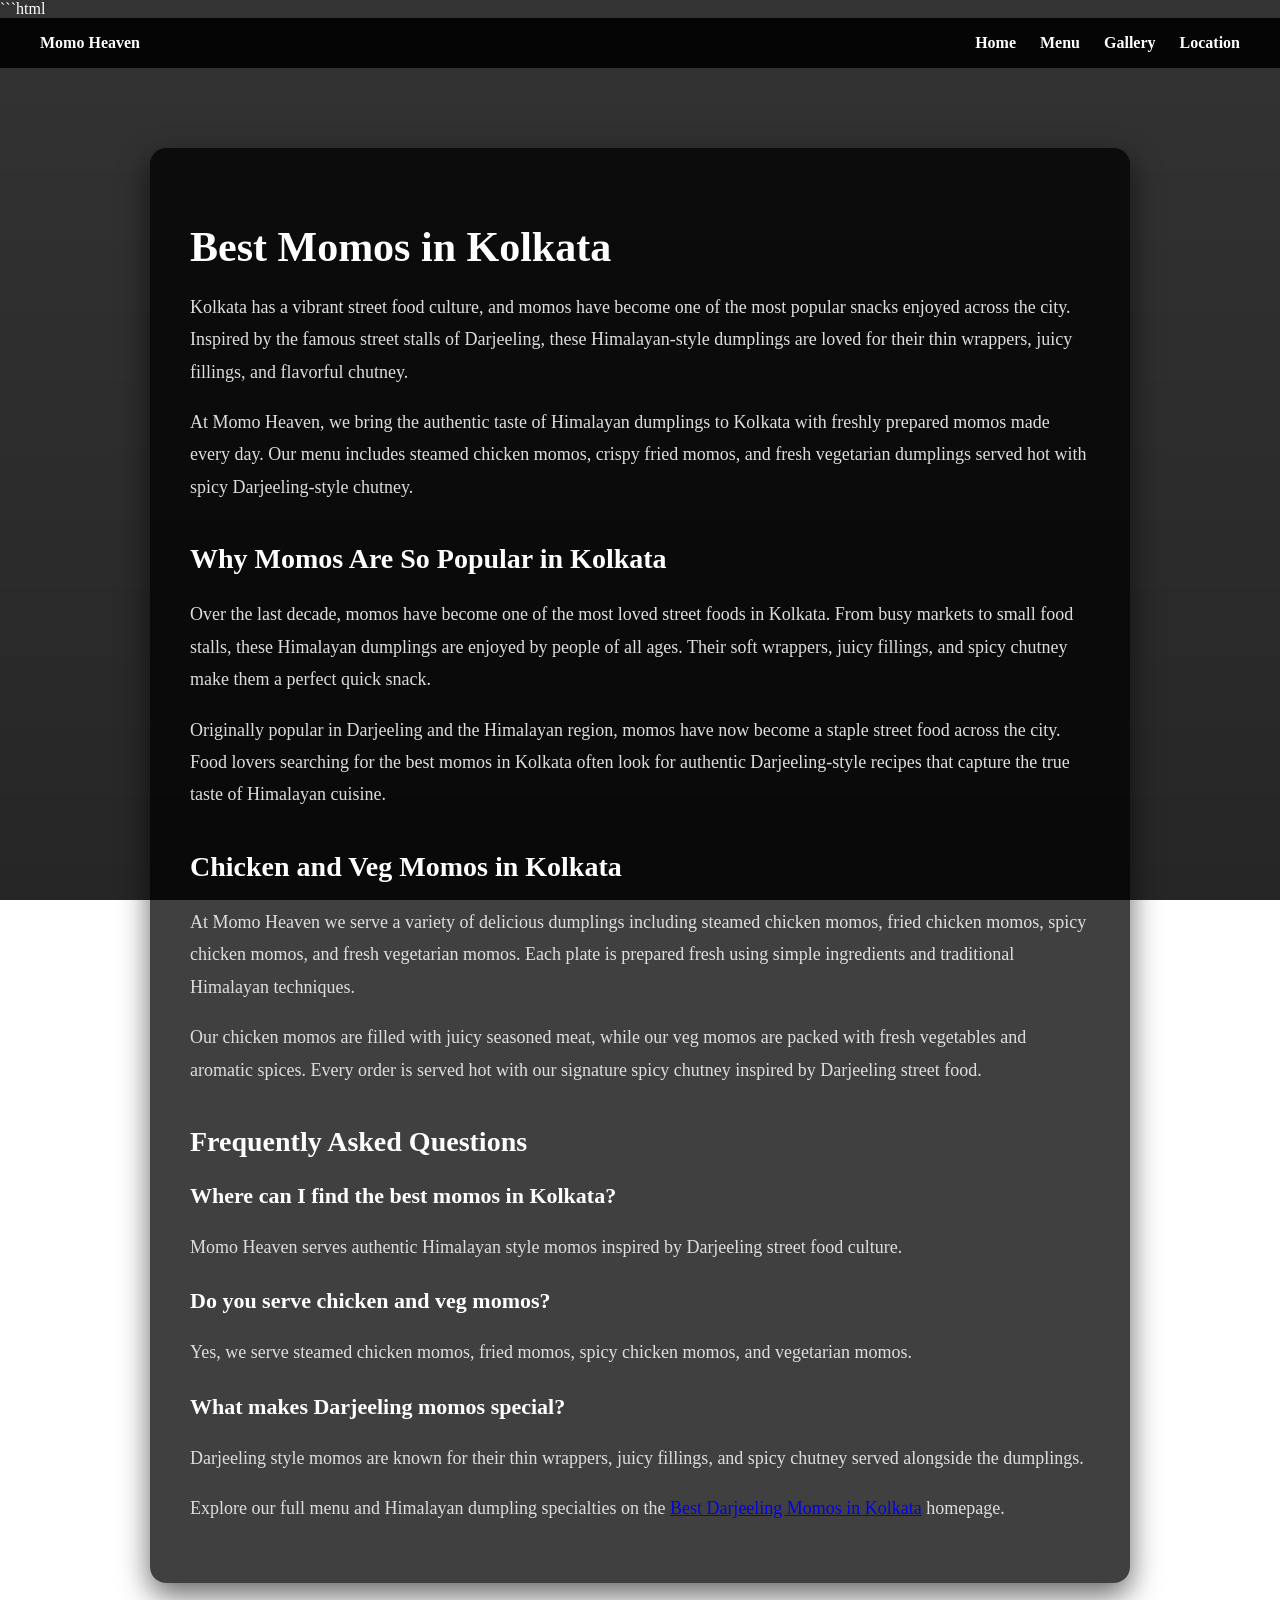
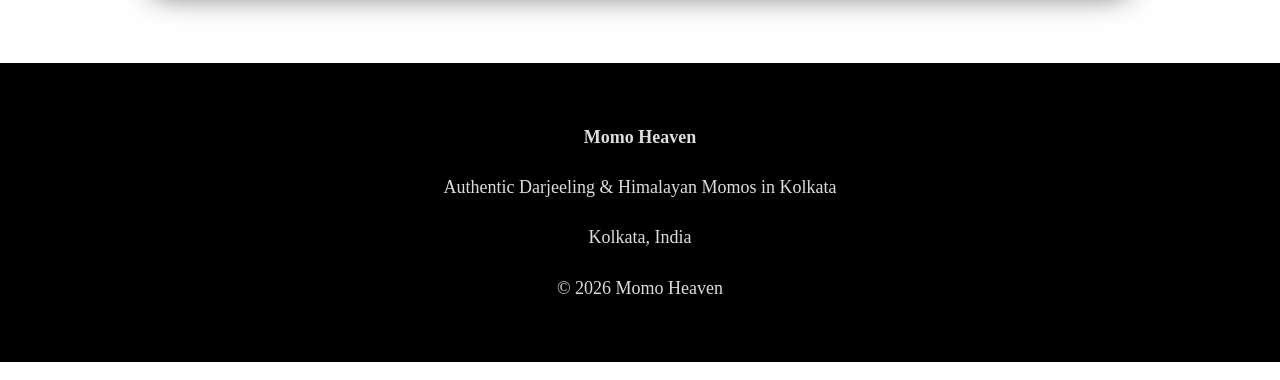
==== best-momos-kolkata.html @ fe0edc9d "Update meta description and enhance content" ====
```html
<!DOCTYPE html>
<html lang="en">

<head>

<meta charset="UTF-8">

<title>Best Momos in Kolkata | Himalayan Dumplings – Momo Heaven</title>

<meta name="description" content="Looking for the best momos in Kolkata? Momo Heaven serves authentic Darjeeling style Himalayan dumplings including chicken and veg momos with spicy chutney.">

<meta name="viewport" content="width=device-width, initial-scale=1.0">

<link rel="canonical" href="https://phe0nix3.github.io/Momo-Heaven/best-momos-kolkata.html">

<style>

body{
font-family:'Karma', serif;
background:url('https://i.postimg.cc/T3BNnrns/momo-jpg.jpg') center/cover fixed;
color:white;
margin:0;
}

body::before{
content:"";
position:fixed;
inset:0;
background:linear-gradient(rgba(0,0,0,0.8),rgba(0,0,0,0.85));
z-index:-1;
}

.navbar{
background:rgba(0,0,0,0.9);
padding:16px 40px;
display:flex;
justify-content:space-between;
align-items:center;
}

.navbar a{
color:white;
text-decoration:none;
margin-left:20px;
font-weight:bold;
}

.navbar a:hover{
color:#ff5722;
}

.section{
max-width:900px;
margin:80px auto;
padding:40px;
background:rgba(0,0,0,0.75);
border-radius:16px;
box-shadow:0 12px 30px rgba(0,0,0,0.6);
}

h1{
font-size:42px;
margin-bottom:20px;
}

h2{
margin-top:40px;
font-size:28px;
}

h3{
margin-top:25px;
font-size:22px;
}

p{
font-size:18px;
line-height:1.8;
color:#ddd;
}

footer{
text-align:center;
padding:40px;
background:#000;
margin-top:80px;
color:#ccc;
}

</style>

</head>

<body>

<nav class="navbar">

<div><strong>Momo Heaven</strong></div>

<div>
<a href="index.html">Home</a>
<a href="index.html#menu">Menu</a>
<a href="index.html#gallery">Gallery</a>
<a href="index.html#location">Location</a>
</div>

</nav>

<section class="section">

<h1>Best Momos in Kolkata</h1>

<p>
Kolkata has a vibrant street food culture, and momos have become
one of the most popular snacks enjoyed across the city. Inspired
by the famous street stalls of Darjeeling, these Himalayan-style
dumplings are loved for their thin wrappers, juicy fillings,
and flavorful chutney.
</p>

<p>
At Momo Heaven, we bring the authentic taste of Himalayan
dumplings to Kolkata with freshly prepared momos made every
day. Our menu includes steamed chicken momos, crispy fried
momos, and fresh vegetarian dumplings served hot with spicy
Darjeeling-style chutney.
</p>

<h2>Why Momos Are So Popular in Kolkata</h2>

<p>
Over the last decade, momos have become one of the most loved
street foods in Kolkata. From busy markets to small food stalls,
these Himalayan dumplings are enjoyed by people of all ages.
Their soft wrappers, juicy fillings, and spicy chutney make them
a perfect quick snack.
</p>

<p>
Originally popular in Darjeeling and the Himalayan region,
momos have now become a staple street food across the city.
Food lovers searching for the best momos in Kolkata often
look for authentic Darjeeling-style recipes that capture the
true taste of Himalayan cuisine.
</p>

<h2>Chicken and Veg Momos in Kolkata</h2>

<p>
At Momo Heaven we serve a variety of delicious dumplings
including steamed chicken momos, fried chicken momos,
spicy chicken momos, and fresh vegetarian momos. Each
plate is prepared fresh using simple ingredients and
traditional Himalayan techniques.
</p>

<p>
Our chicken momos are filled with juicy seasoned meat,
while our veg momos are packed with fresh vegetables and
aromatic spices. Every order is served hot with our
signature spicy chutney inspired by Darjeeling street food.
</p>

<h2>Frequently Asked Questions</h2>

<h3>Where can I find the best momos in Kolkata?</h3>
<p>
Momo Heaven serves authentic Himalayan style momos inspired
by Darjeeling street food culture.
</p>

<h3>Do you serve chicken and veg momos?</h3>
<p>
Yes, we serve steamed chicken momos, fried momos, spicy
chicken momos, and vegetarian momos.
</p>

<h3>What makes Darjeeling momos special?</h3>
<p>
Darjeeling style momos are known for their thin wrappers,
juicy fillings, and spicy chutney served alongside the dumplings.
</p>

<p>
Explore our full menu and Himalayan dumpling specialties
on the <a href="index.html">Best Darjeeling Momos in Kolkata</a> homepage.
</p>

</section>

<footer>

<p><strong>Momo Heaven</strong></p>

<p>Authentic Darjeeling & Himalayan Momos in Kolkata</p>

<p>Kolkata, India</p>

<p>© 2026 Momo Heaven</p>

</footer>

</body>

</html>
```
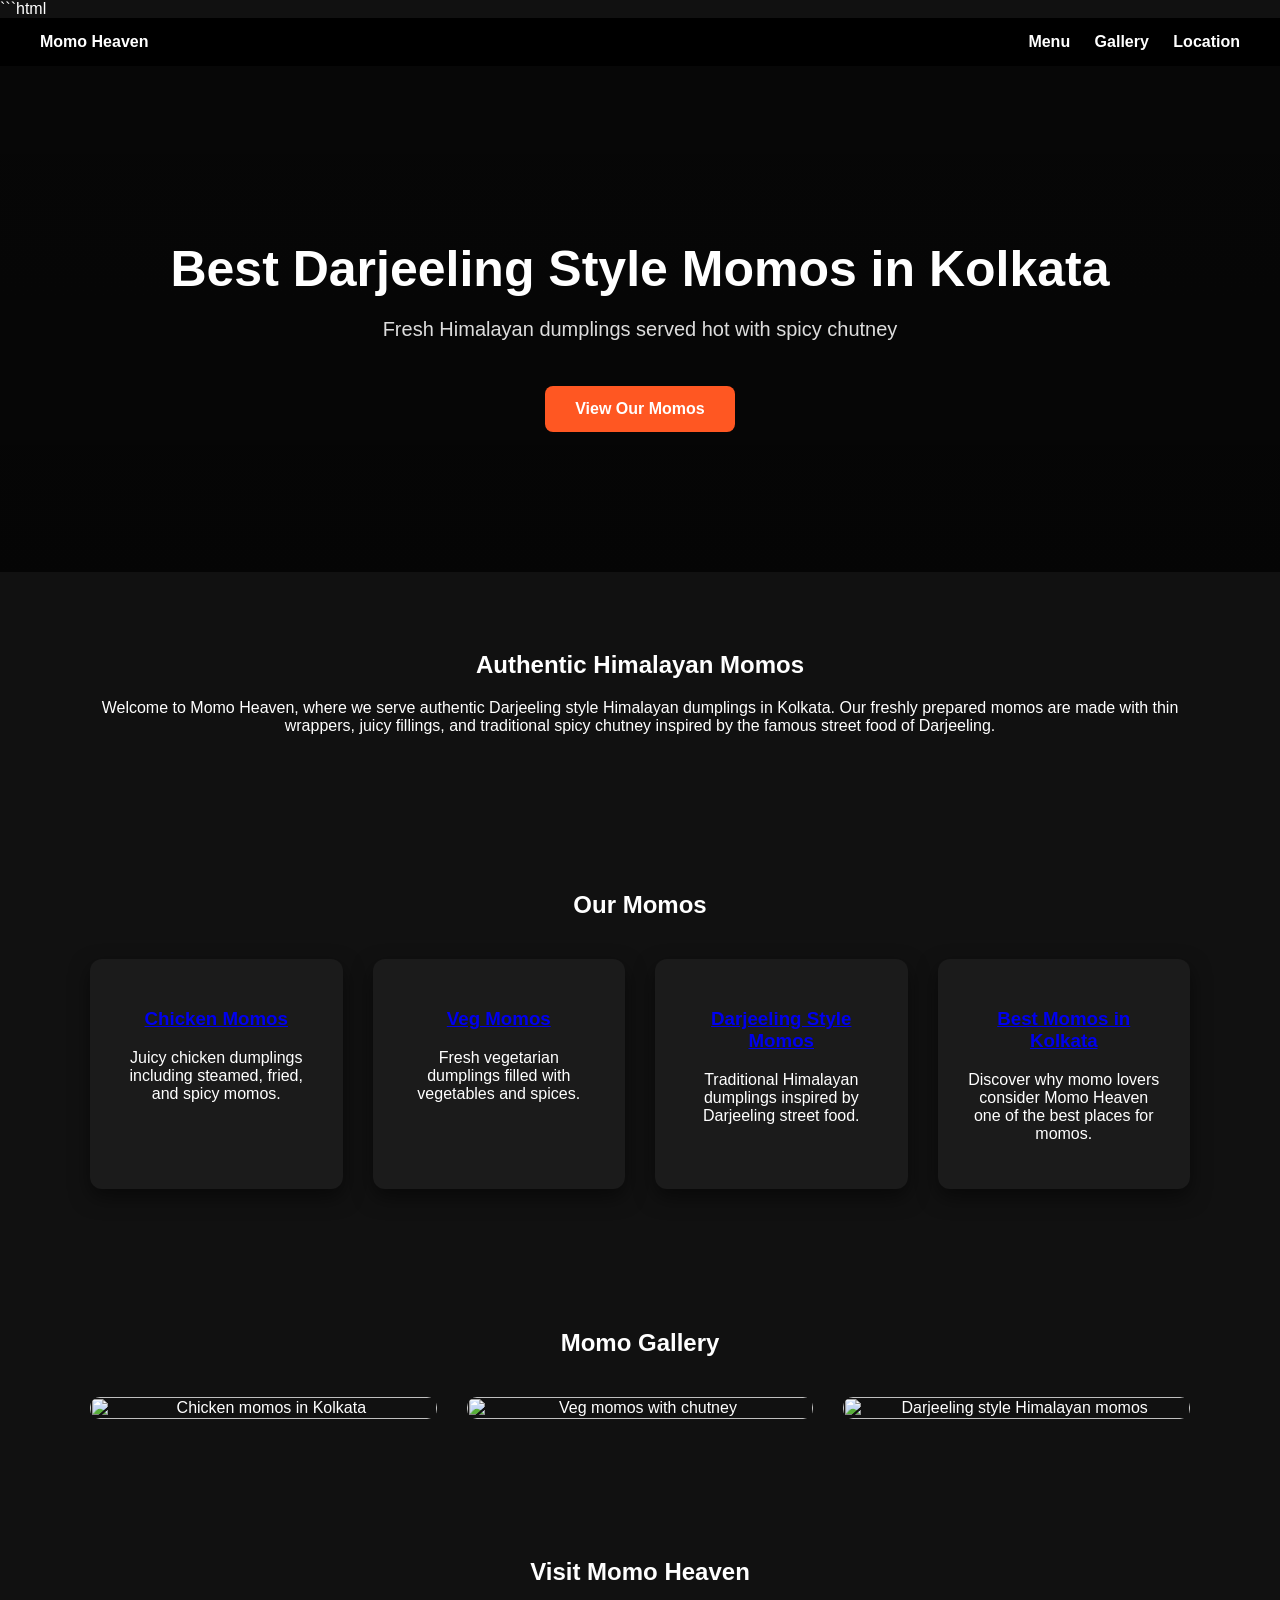
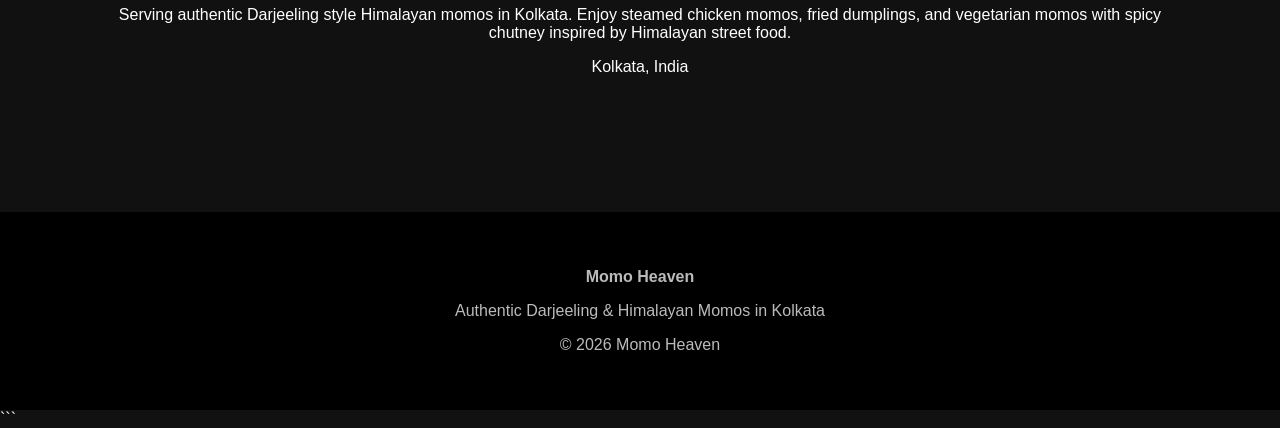
==== commit accbc8ff: "Revise title, meta description, and styles for SEO Updated the title and meta description for better" ====
--- a/best-momos-kolkata.html
+++ b/best-momos-kolkata.html
@@ -6,34 +6,28 @@
 
 <meta charset="UTF-8">
 
-<title>Best Momos in Kolkata | Himalayan Dumplings – Momo Heaven</title>
-
-<meta name="description" content="Looking for the best momos in Kolkata? Momo Heaven serves authentic Darjeeling style Himalayan dumplings including chicken and veg momos with spicy chutney.">
+<title>Best Darjeeling Style Momos in Kolkata | Momo Heaven</title>
+
+<meta name="description" content="Momo Heaven serves authentic Darjeeling style Himalayan momos in Kolkata including chicken momos and veg momos with spicy chutney.">
 
 <meta name="viewport" content="width=device-width, initial-scale=1.0">
 
-<link rel="canonical" href="https://phe0nix3.github.io/Momo-Heaven/best-momos-kolkata.html">
+<link rel="canonical" href="https://phe0nix3.github.io/Momo-Heaven/">
 
 <style>
 
 body{
-font-family:'Karma', serif;
-background:url('https://i.postimg.cc/T3BNnrns/momo-jpg.jpg') center/cover fixed;
+font-family:Arial, sans-serif;
+margin:0;
+background:#111;
 color:white;
-margin:0;
-}
-
-body::before{
-content:"";
-position:fixed;
-inset:0;
-background:linear-gradient(rgba(0,0,0,0.8),rgba(0,0,0,0.85));
-z-index:-1;
-}
+}
+
+/* NAVBAR */
 
 .navbar{
-background:rgba(0,0,0,0.9);
-padding:16px 40px;
+background:#000;
+padding:15px 40px;
 display:flex;
 justify-content:space-between;
 align-items:center;
@@ -50,42 +44,87 @@
 color:#ff5722;
 }
 
-.section{
-max-width:900px;
-margin:80px auto;
-padding:40px;
-background:rgba(0,0,0,0.75);
-border-radius:16px;
-box-shadow:0 12px 30px rgba(0,0,0,0.6);
-}
-
-h1{
-font-size:42px;
-margin-bottom:20px;
-}
-
-h2{
+/* HERO */
+
+.hero{
+text-align:center;
+padding:140px 20px;
+background:
+linear-gradient(rgba(0,0,0,0.6),rgba(0,0,0,0.7)),
+url('https://i.postimg.cc/T3BNnrns/momo-jpg.jpg') center/cover;
+}
+
+.hero h1{
+font-size:50px;
+margin-bottom:15px;
+}
+
+.hero p{
+font-size:20px;
+color:#ddd;
+}
+
+.cta{
+display:inline-block;
+margin-top:25px;
+padding:14px 30px;
+background:#ff5722;
+color:white;
+text-decoration:none;
+border-radius:8px;
+font-weight:bold;
+}
+
+.cta:hover{
+background:#ff784e;
+}
+
+/* CONTAINER */
+
+.container{
+max-width:1100px;
+margin:auto;
+padding:60px 20px;
+text-align:center;
+}
+
+/* GRID */
+
+.grid{
+display:grid;
+grid-template-columns:repeat(auto-fit,minmax(250px,1fr));
+gap:30px;
 margin-top:40px;
-font-size:28px;
-}
-
-h3{
-margin-top:25px;
-font-size:22px;
-}
-
-p{
-font-size:18px;
-line-height:1.8;
-color:#ddd;
-}
+}
+
+/* CARDS */
+
+.card{
+background:#1b1b1b;
+padding:30px;
+border-radius:12px;
+box-shadow:0 8px 20px rgba(0,0,0,0.5);
+}
+
+.card h3{
+color:#ff5722;
+}
+
+/* GALLERY */
+
+.gallery img{
+width:100%;
+border-radius:10px;
+}
+
+/* FOOTER */
 
 footer{
 text-align:center;
 padding:40px;
 background:#000;
-margin-top:80px;
-color:#ccc;
+color:#bbb;
+margin-top:60px;
 }
 
 </style>
@@ -99,93 +138,93 @@
 <div><strong>Momo Heaven</strong></div>
 
 <div>
-<a href="index.html">Home</a>
-<a href="index.html#menu">Menu</a>
-<a href="index.html#gallery">Gallery</a>
-<a href="index.html#location">Location</a>
+<a href="#menu">Menu</a>
+<a href="#gallery">Gallery</a>
+<a href="#location">Location</a>
 </div>
 
 </nav>
 
-<section class="section">
-
-<h1>Best Momos in Kolkata</h1>
+<header class="hero">
+
+<h1>Best Darjeeling Style Momos in Kolkata</h1>
+
+<p>Fresh Himalayan dumplings served hot with spicy chutney</p>
+
+<a class="cta" href="#menu">View Our Momos</a>
+
+</header>
+
+<section class="container">
+
+<h2>Authentic Himalayan Momos</h2>
 
 <p>
-Kolkata has a vibrant street food culture, and momos have become
-one of the most popular snacks enjoyed across the city. Inspired
-by the famous street stalls of Darjeeling, these Himalayan-style
-dumplings are loved for their thin wrappers, juicy fillings,
-and flavorful chutney.
+Welcome to Momo Heaven, where we serve authentic Darjeeling style
+Himalayan dumplings in Kolkata. Our freshly prepared momos are made
+with thin wrappers, juicy fillings, and traditional spicy chutney
+inspired by the famous street food of Darjeeling.
 </p>
 
+</section>
+
+<section id="menu" class="container">
+
+<h2>Our Momos</h2>
+
+<div class="grid">
+
+<div class="card">
+<h3><a href="chicken-momos-kolkata.html">Chicken Momos</a></h3>
+<p>Juicy chicken dumplings including steamed, fried, and spicy momos.</p>
+</div>
+
+<div class="card">
+<h3><a href="veg-momos-kolkata.html">Veg Momos</a></h3>
+<p>Fresh vegetarian dumplings filled with vegetables and spices.</p>
+</div>
+
+<div class="card">
+<h3><a href="darjeeling-style-momos.html">Darjeeling Style Momos</a></h3>
+<p>Traditional Himalayan dumplings inspired by Darjeeling street food.</p>
+</div>
+
+<div class="card">
+<h3><a href="best-momos-kolkata.html">Best Momos in Kolkata</a></h3>
+<p>Discover why momo lovers consider Momo Heaven one of the best places for momos.</p>
+</div>
+
+</div>
+
+</section>
+
+<section id="gallery" class="container">
+
+<h2>Momo Gallery</h2>
+
+<div class="grid gallery">
+
+<img src="https://i.postimg.cc/T3BNnrns/momo-jpg.jpg" alt="Chicken momos in Kolkata">
+
+<img src="https://i.postimg.cc/T3BNnrns/momo-jpg.jpg" alt="Veg momos with chutney">
+
+<img src="https://i.postimg.cc/T3BNnrns/momo-jpg.jpg" alt="Darjeeling style Himalayan momos">
+
+</div>
+
+</section>
+
+<section id="location" class="container">
+
+<h2>Visit Momo Heaven</h2>
+
 <p>
-At Momo Heaven, we bring the authentic taste of Himalayan
-dumplings to Kolkata with freshly prepared momos made every
-day. Our menu includes steamed chicken momos, crispy fried
-momos, and fresh vegetarian dumplings served hot with spicy
-Darjeeling-style chutney.
+Serving authentic Darjeeling style Himalayan momos in Kolkata.
+Enjoy steamed chicken momos, fried dumplings, and vegetarian
+momos with spicy chutney inspired by Himalayan street food.
 </p>
 
-<h2>Why Momos Are So Popular in Kolkata</h2>
-
-<p>
-Over the last decade, momos have become one of the most loved
-street foods in Kolkata. From busy markets to small food stalls,
-these Himalayan dumplings are enjoyed by people of all ages.
-Their soft wrappers, juicy fillings, and spicy chutney make them
-a perfect quick snack.
-</p>
-
-<p>
-Originally popular in Darjeeling and the Himalayan region,
-momos have now become a staple street food across the city.
-Food lovers searching for the best momos in Kolkata often
-look for authentic Darjeeling-style recipes that capture the
-true taste of Himalayan cuisine.
-</p>
-
-<h2>Chicken and Veg Momos in Kolkata</h2>
-
-<p>
-At Momo Heaven we serve a variety of delicious dumplings
-including steamed chicken momos, fried chicken momos,
-spicy chicken momos, and fresh vegetarian momos. Each
-plate is prepared fresh using simple ingredients and
-traditional Himalayan techniques.
-</p>
-
-<p>
-Our chicken momos are filled with juicy seasoned meat,
-while our veg momos are packed with fresh vegetables and
-aromatic spices. Every order is served hot with our
-signature spicy chutney inspired by Darjeeling street food.
-</p>
-
-<h2>Frequently Asked Questions</h2>
-
-<h3>Where can I find the best momos in Kolkata?</h3>
-<p>
-Momo Heaven serves authentic Himalayan style momos inspired
-by Darjeeling street food culture.
-</p>
-
-<h3>Do you serve chicken and veg momos?</h3>
-<p>
-Yes, we serve steamed chicken momos, fried momos, spicy
-chicken momos, and vegetarian momos.
-</p>
-
-<h3>What makes Darjeeling momos special?</h3>
-<p>
-Darjeeling style momos are known for their thin wrappers,
-juicy fillings, and spicy chutney served alongside the dumplings.
-</p>
-
-<p>
-Explore our full menu and Himalayan dumpling specialties
-on the <a href="index.html">Best Darjeeling Momos in Kolkata</a> homepage.
-</p>
+<p>Kolkata, India</p>
 
 </section>
 
@@ -194,8 +233,6 @@
 <p><strong>Momo Heaven</strong></p>
 
 <p>Authentic Darjeeling & Himalayan Momos in Kolkata</p>
-
-<p>Kolkata, India</p>
 
 <p>© 2026 Momo Heaven</p>
 
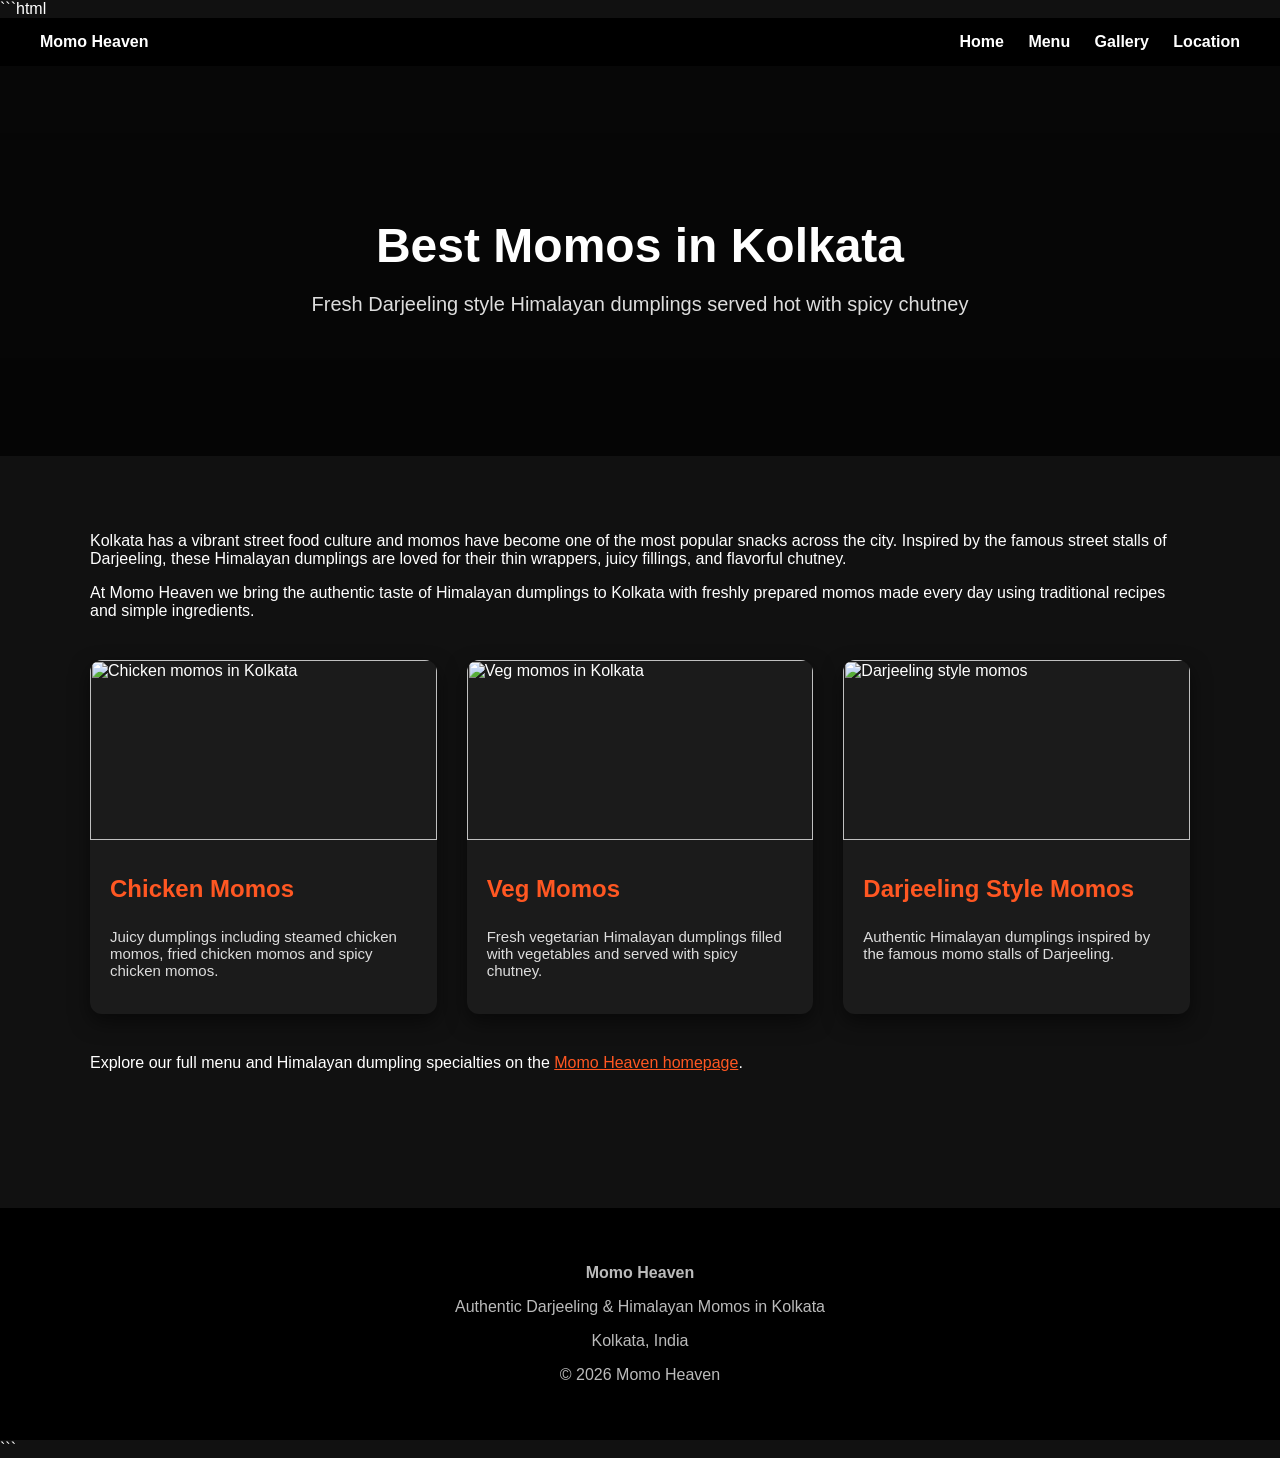
==== commit 966dbd2a: "Refactor HTML for SEO and styling improvements Updated the title and meta description for better SEO" ====
--- a/best-momos-kolkata.html
+++ b/best-momos-kolkata.html
@@ -6,13 +6,13 @@
 
 <meta charset="UTF-8">
 
-<title>Best Darjeeling Style Momos in Kolkata | Momo Heaven</title>
-
-<meta name="description" content="Momo Heaven serves authentic Darjeeling style Himalayan momos in Kolkata including chicken momos and veg momos with spicy chutney.">
+<title>Best Momos in Kolkata | Himalayan Dumplings – Momo Heaven</title>
+
+<meta name="description" content="Looking for the best momos in Kolkata? Momo Heaven serves fresh Darjeeling style Himalayan dumplings including chicken and veg momos with spicy chutney.">
 
 <meta name="viewport" content="width=device-width, initial-scale=1.0">
 
-<link rel="canonical" href="https://phe0nix3.github.io/Momo-Heaven/">
+<link rel="canonical" href="https://phe0nix3.github.io/Momo-Heaven/best-momos-kolkata.html">
 
 <style>
 
@@ -48,35 +48,20 @@
 
 .hero{
 text-align:center;
-padding:140px 20px;
+padding:120px 20px;
 background:
 linear-gradient(rgba(0,0,0,0.6),rgba(0,0,0,0.7)),
 url('https://i.postimg.cc/T3BNnrns/momo-jpg.jpg') center/cover;
 }
 
 .hero h1{
-font-size:50px;
-margin-bottom:15px;
+font-size:48px;
+margin-bottom:10px;
 }
 
 .hero p{
 font-size:20px;
 color:#ddd;
-}
-
-.cta{
-display:inline-block;
-margin-top:25px;
-padding:14px 30px;
-background:#ff5722;
-color:white;
-text-decoration:none;
-border-radius:8px;
-font-weight:bold;
-}
-
-.cta:hover{
-background:#ff784e;
 }
 
 /* CONTAINER */
@@ -85,7 +70,6 @@
 max-width:1100px;
 margin:auto;
 padding:60px 20px;
-text-align:center;
 }
 
 /* GRID */
@@ -97,24 +81,38 @@
 margin-top:40px;
 }
 
-/* CARDS */
+/* CARD */
 
 .card{
 background:#1b1b1b;
-padding:30px;
 border-radius:12px;
+overflow:hidden;
+text-decoration:none;
+color:white;
 box-shadow:0 8px 20px rgba(0,0,0,0.5);
-}
-
-.card h3{
+transition:transform 0.25s, box-shadow 0.25s;
+}
+
+.card img{
+width:100%;
+height:180px;
+object-fit:cover;
+}
+
+.card h2{
+padding:15px 20px 5px;
 color:#ff5722;
 }
 
-/* GALLERY */
-
-.gallery img{
-width:100%;
-border-radius:10px;
+.card p{
+padding:0 20px 20px;
+color:#ddd;
+font-size:15px;
+}
+
+.card:hover{
+transform:translateY(-8px);
+box-shadow:0 15px 35px rgba(0,0,0,0.7);
 }
 
 /* FOOTER */
@@ -138,101 +136,73 @@
 <div><strong>Momo Heaven</strong></div>
 
 <div>
-<a href="#menu">Menu</a>
-<a href="#gallery">Gallery</a>
-<a href="#location">Location</a>
+<a href="index.html">Home</a>
+<a href="index.html#menu">Menu</a>
+<a href="index.html#gallery">Gallery</a>
+<a href="index.html#location">Location</a>
 </div>
 
 </nav>
 
 <header class="hero">
 
-<h1>Best Darjeeling Style Momos in Kolkata</h1>
-
-<p>Fresh Himalayan dumplings served hot with spicy chutney</p>
-
-<a class="cta" href="#menu">View Our Momos</a>
+<h1>Best Momos in Kolkata</h1>
+
+<p>Fresh Darjeeling style Himalayan dumplings served hot with spicy chutney</p>
 
 </header>
 
 <section class="container">
 
-<h2>Authentic Himalayan Momos</h2>
-
 <p>
-Welcome to Momo Heaven, where we serve authentic Darjeeling style
-Himalayan dumplings in Kolkata. Our freshly prepared momos are made
-with thin wrappers, juicy fillings, and traditional spicy chutney
-inspired by the famous street food of Darjeeling.
+Kolkata has a vibrant street food culture and momos have become
+one of the most popular snacks across the city. Inspired by the
+famous street stalls of Darjeeling, these Himalayan dumplings are
+loved for their thin wrappers, juicy fillings, and flavorful chutney.
 </p>
 
+<p>
+At Momo Heaven we bring the authentic taste of Himalayan dumplings
+to Kolkata with freshly prepared momos made every day using
+traditional recipes and simple ingredients.
+</p>
+
+<div class="grid">
+
+<a href="chicken-momos-kolkata.html" class="card">
+<img src="https://i.postimg.cc/T3BNnrns/momo-jpg.jpg" alt="Chicken momos in Kolkata">
+<h2>Chicken Momos</h2>
+<p>Juicy dumplings including steamed chicken momos, fried chicken momos and spicy chicken momos.</p>
+</a>
+
+<a href="veg-momos-kolkata.html" class="card">
+<img src="https://i.postimg.cc/T3BNnrns/momo-jpg.jpg" alt="Veg momos in Kolkata">
+<h2>Veg Momos</h2>
+<p>Fresh vegetarian Himalayan dumplings filled with vegetables and served with spicy chutney.</p>
+</a>
+
+<a href="darjeeling-style-momos.html" class="card">
+<img src="https://i.postimg.cc/T3BNnrns/momo-jpg.jpg" alt="Darjeeling style momos">
+<h2>Darjeeling Style Momos</h2>
+<p>Authentic Himalayan dumplings inspired by the famous momo stalls of Darjeeling.</p>
+</a>
+
+</div>
+
+<p style="margin-top:40px;">
+Explore our full menu and Himalayan dumpling specialties on the
+<a href="index.html" style="color:#ff5722;">Momo Heaven homepage</a>.
+</p>
+
 </section>
 
-<section id="menu" class="container">
-
-<h2>Our Momos</h2>
-
-<div class="grid">
-
-<div class="card">
-<h3><a href="chicken-momos-kolkata.html">Chicken Momos</a></h3>
-<p>Juicy chicken dumplings including steamed, fried, and spicy momos.</p>
-</div>
-
-<div class="card">
-<h3><a href="veg-momos-kolkata.html">Veg Momos</a></h3>
-<p>Fresh vegetarian dumplings filled with vegetables and spices.</p>
-</div>
-
-<div class="card">
-<h3><a href="darjeeling-style-momos.html">Darjeeling Style Momos</a></h3>
-<p>Traditional Himalayan dumplings inspired by Darjeeling street food.</p>
-</div>
-
-<div class="card">
-<h3><a href="best-momos-kolkata.html">Best Momos in Kolkata</a></h3>
-<p>Discover why momo lovers consider Momo Heaven one of the best places for momos.</p>
-</div>
-
-</div>
-
-</section>
-
-<section id="gallery" class="container">
-
-<h2>Momo Gallery</h2>
-
-<div class="grid gallery">
-
-<img src="https://i.postimg.cc/T3BNnrns/momo-jpg.jpg" alt="Chicken momos in Kolkata">
-
-<img src="https://i.postimg.cc/T3BNnrns/momo-jpg.jpg" alt="Veg momos with chutney">
-
-<img src="https://i.postimg.cc/T3BNnrns/momo-jpg.jpg" alt="Darjeeling style Himalayan momos">
-
-</div>
-
-</section>
-
-<section id="location" class="container">
-
-<h2>Visit Momo Heaven</h2>
-
-<p>
-Serving authentic Darjeeling style Himalayan momos in Kolkata.
-Enjoy steamed chicken momos, fried dumplings, and vegetarian
-momos with spicy chutney inspired by Himalayan street food.
-</p>
+<footer>
+
+<p><strong>Momo Heaven</strong></p>
+
+<p>Authentic Darjeeling & Himalayan Momos in Kolkata</p>
 
 <p>Kolkata, India</p>
-
-</section>
-
-<footer>
-
-<p><strong>Momo Heaven</strong></p>
-
-<p>Authentic Darjeeling & Himalayan Momos in Kolkata</p>
 
 <p>© 2026 Momo Heaven</p>
 
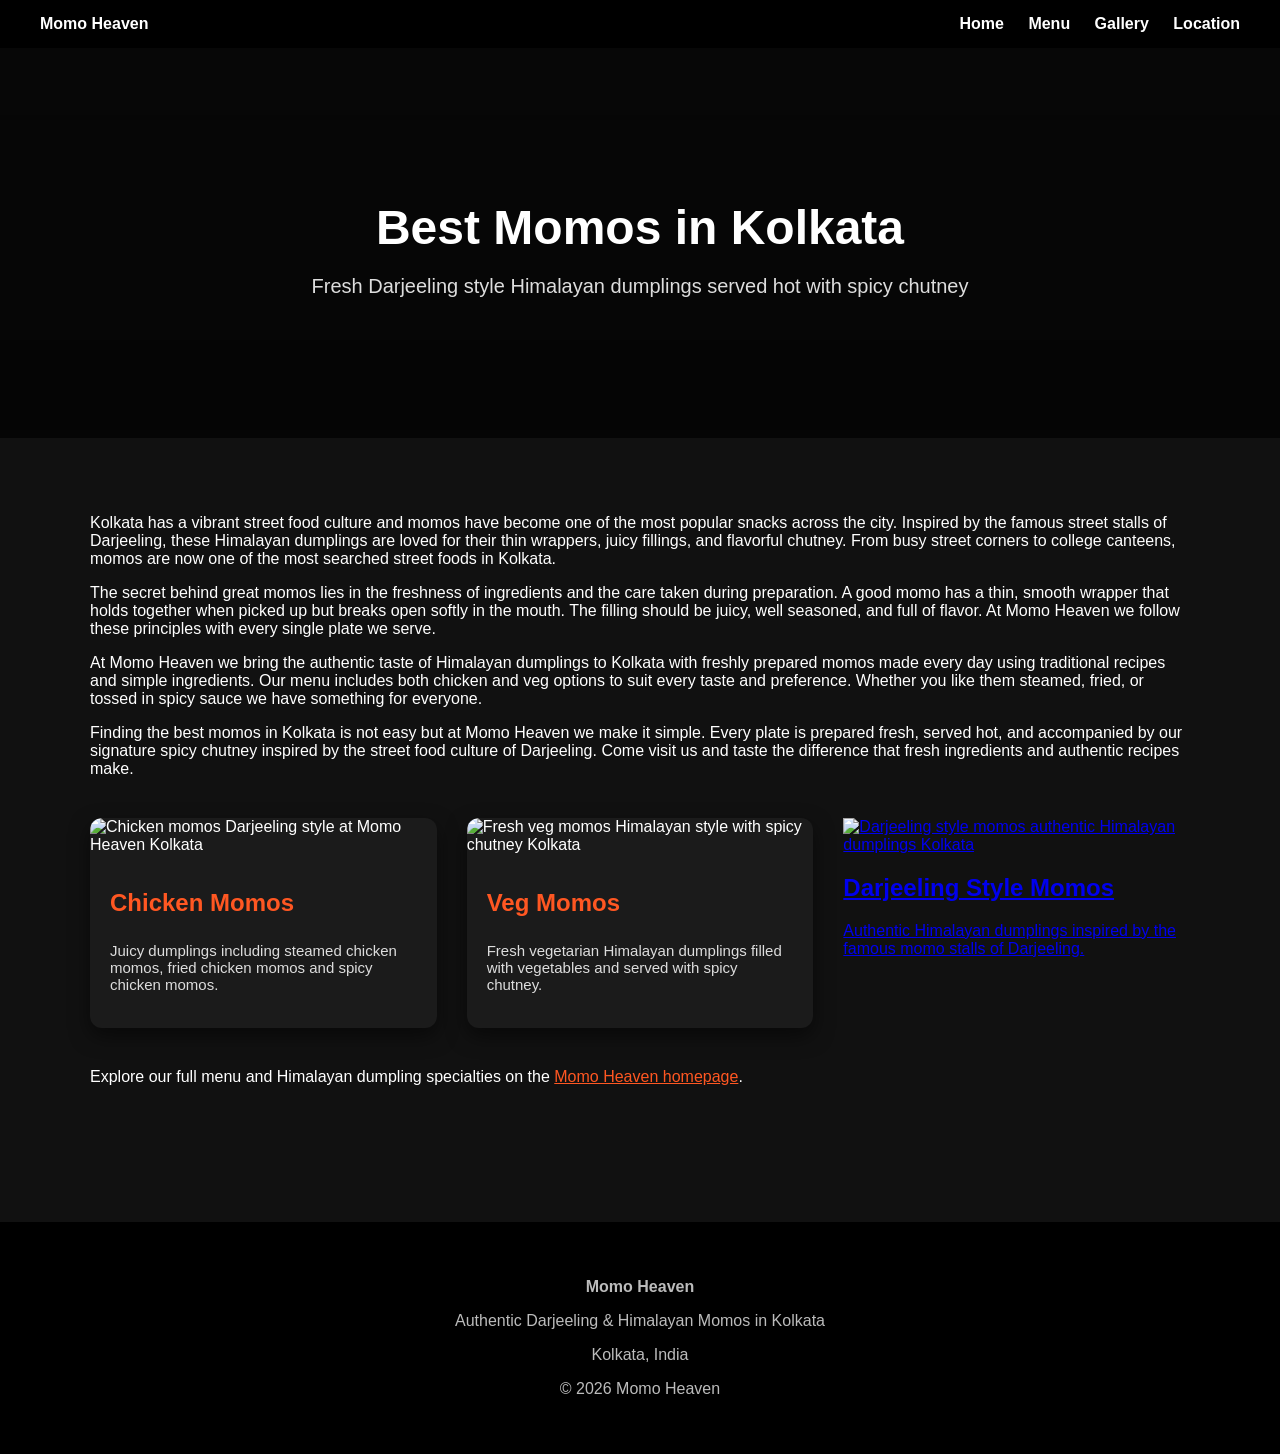
==== commit e88a52d6: "Update best-momos-kolkata.html" ====
--- a/best-momos-kolkata.html
+++ b/best-momos-kolkata.html
@@ -1,30 +1,24 @@
-```html
 <!DOCTYPE html>
 <html lang="en">
-
 <head>
-
 <meta charset="UTF-8">
-
 <title>Best Momos in Kolkata | Himalayan Dumplings – Momo Heaven</title>
-
 <meta name="description" content="Looking for the best momos in Kolkata? Momo Heaven serves fresh Darjeeling style Himalayan dumplings including chicken and veg momos with spicy chutney.">
-
 <meta name="viewport" content="width=device-width, initial-scale=1.0">
-
 <link rel="canonical" href="https://phe0nix3.github.io/Momo-Heaven/best-momos-kolkata.html">
-
+<meta property="og:title" content="Best Momos in Kolkata | Momo Heaven">
+<meta property="og:description" content="Fresh Darjeeling style Himalayan dumplings in Kolkata. Chicken and veg momos served hot with spicy chutney at Momo Heaven.">
+<meta property="og:type" content="website">
+<meta property="og:url" content="https://phe0nix3.github.io/Momo-Heaven/best-momos-kolkata.html">
+<meta property="og:image" content="https://i.postimg.cc/T3BNnrns/momo-jpg.jpg">
 <style>
-
 body{
 font-family:Arial, sans-serif;
 margin:0;
 background:#111;
 color:white;
 }
-
 /* NAVBAR */
-
 .navbar{
 background:#000;
 padding:15px 40px;
@@ -32,20 +26,16 @@
 justify-content:space-between;
 align-items:center;
 }
-
 .navbar a{
 color:white;
 text-decoration:none;
 margin-left:20px;
 font-weight:bold;
 }
-
 .navbar a:hover{
 color:#ff5722;
 }
-
 /* HERO */
-
 .hero{
 text-align:center;
 padding:120px 20px;
@@ -53,36 +43,28 @@
 linear-gradient(rgba(0,0,0,0.6),rgba(0,0,0,0.7)),
 url('https://i.postimg.cc/T3BNnrns/momo-jpg.jpg') center/cover;
 }
-
 .hero h1{
 font-size:48px;
 margin-bottom:10px;
 }
-
 .hero p{
 font-size:20px;
 color:#ddd;
 }
-
 /* CONTAINER */
-
 .container{
 max-width:1100px;
 margin:auto;
 padding:60px 20px;
 }
-
 /* GRID */
-
 .grid{
 display:grid;
 grid-template-columns:repeat(auto-fit,minmax(250px,1fr));
 gap:30px;
 margin-top:40px;
 }
-
 /* CARD */
-
 .card{
 background:#1b1b1b;
 border-radius:12px;
@@ -92,31 +74,25 @@
 box-shadow:0 8px 20px rgba(0,0,0,0.5);
 transition:transform 0.25s, box-shadow 0.25s;
 }
-
 .card img{
 width:100%;
 height:180px;
 object-fit:cover;
 }
-
 .card h2{
 padding:15px 20px 5px;
 color:#ff5722;
 }
-
 .card p{
 padding:0 20px 20px;
 color:#ddd;
 font-size:15px;
 }
-
 .card:hover{
 transform:translateY(-8px);
 box-shadow:0 15px 35px rgba(0,0,0,0.7);
 }
-
 /* FOOTER */
-
 footer{
 text-align:center;
 padding:40px;
@@ -124,34 +100,22 @@
 color:#bbb;
 margin-top:60px;
 }
-
 </style>
-
 </head>
-
 <body>
-
 <nav class="navbar">
-
 <div><strong>Momo Heaven</strong></div>
-
 <div>
 <a href="index.html">Home</a>
 <a href="index.html#menu">Menu</a>
 <a href="index.html#gallery">Gallery</a>
 <a href="index.html#location">Location</a>
 </div>
-
 </nav>
-
 <header class="hero">
-
 <h1>Best Momos in Kolkata</h1>
-
 <p>Fresh Darjeeling style Himalayan dumplings served hot with spicy chutney</p>
-
 </header>
-
 <section class="container">
 
 <p>
@@ -159,34 +123,52 @@
 one of the most popular snacks across the city. Inspired by the
 famous street stalls of Darjeeling, these Himalayan dumplings are
 loved for their thin wrappers, juicy fillings, and flavorful chutney.
+From busy street corners to college canteens, momos are now one
+of the most searched street foods in Kolkata.
+</p>
+
+<p>
+The secret behind great momos lies in the freshness of ingredients
+and the care taken during preparation. A good momo has a thin,
+smooth wrapper that holds together when picked up but breaks
+open softly in the mouth. The filling should be juicy, well
+seasoned, and full of flavor. At Momo Heaven we follow these
+principles with every single plate we serve.
 </p>
 
 <p>
 At Momo Heaven we bring the authentic taste of Himalayan dumplings
 to Kolkata with freshly prepared momos made every day using
-traditional recipes and simple ingredients.
+traditional recipes and simple ingredients. Our menu includes
+both chicken and veg options to suit every taste and preference.
+Whether you like them steamed, fried, or tossed in spicy sauce
+we have something for everyone.
+</p>
+
+<p>
+Finding the best momos in Kolkata is not easy but at Momo Heaven
+we make it simple. Every plate is prepared fresh, served hot, and
+accompanied by our signature spicy chutney inspired by the street
+food culture of Darjeeling. Come visit us and taste the difference
+that fresh ingredients and authentic recipes make.
 </p>
 
 <div class="grid">
-
 <a href="chicken-momos-kolkata.html" class="card">
-<img src="https://i.postimg.cc/T3BNnrns/momo-jpg.jpg" alt="Chicken momos in Kolkata">
+<img src="https://i.postimg.cc/T3BNnrns/momo-jpg.jpg" alt="Chicken momos Darjeeling style at Momo Heaven Kolkata">
 <h2>Chicken Momos</h2>
 <p>Juicy dumplings including steamed chicken momos, fried chicken momos and spicy chicken momos.</p>
 </a>
-
 <a href="veg-momos-kolkata.html" class="card">
-<img src="https://i.postimg.cc/T3BNnrns/momo-jpg.jpg" alt="Veg momos in Kolkata">
+<img src="https://i.postimg.cc/T3BNnrns/momo-jpg.jpg" alt="Fresh veg momos Himalayan style with spicy chutney Kolkata">
 <h2>Veg Momos</h2>
 <p>Fresh vegetarian Himalayan dumplings filled with vegetables and served with spicy chutney.</p>
 </a>
-
-<a href="darjeeling-style-momos.html" class="card">
-<img src="https://i.postimg.cc/T3BNnrns/momo-jpg.jpg" alt="Darjeeling style momos">
+<a href="darjeeling-momos-kolkata.html" content="card">
+<img src="https://i.postimg.cc/T3BNnrns/momo-jpg.jpg" alt="Darjeeling style momos authentic Himalayan dumplings Kolkata">
 <h2>Darjeeling Style Momos</h2>
 <p>Authentic Himalayan dumplings inspired by the famous momo stalls of Darjeeling.</p>
 </a>
-
 </div>
 
 <p style="margin-top:40px;">
@@ -195,20 +177,11 @@
 </p>
 
 </section>
-
 <footer>
-
 <p><strong>Momo Heaven</strong></p>
-
 <p>Authentic Darjeeling & Himalayan Momos in Kolkata</p>
-
 <p>Kolkata, India</p>
-
 <p>© 2026 Momo Heaven</p>
-
 </footer>
-
 </body>
-
 </html>
-```
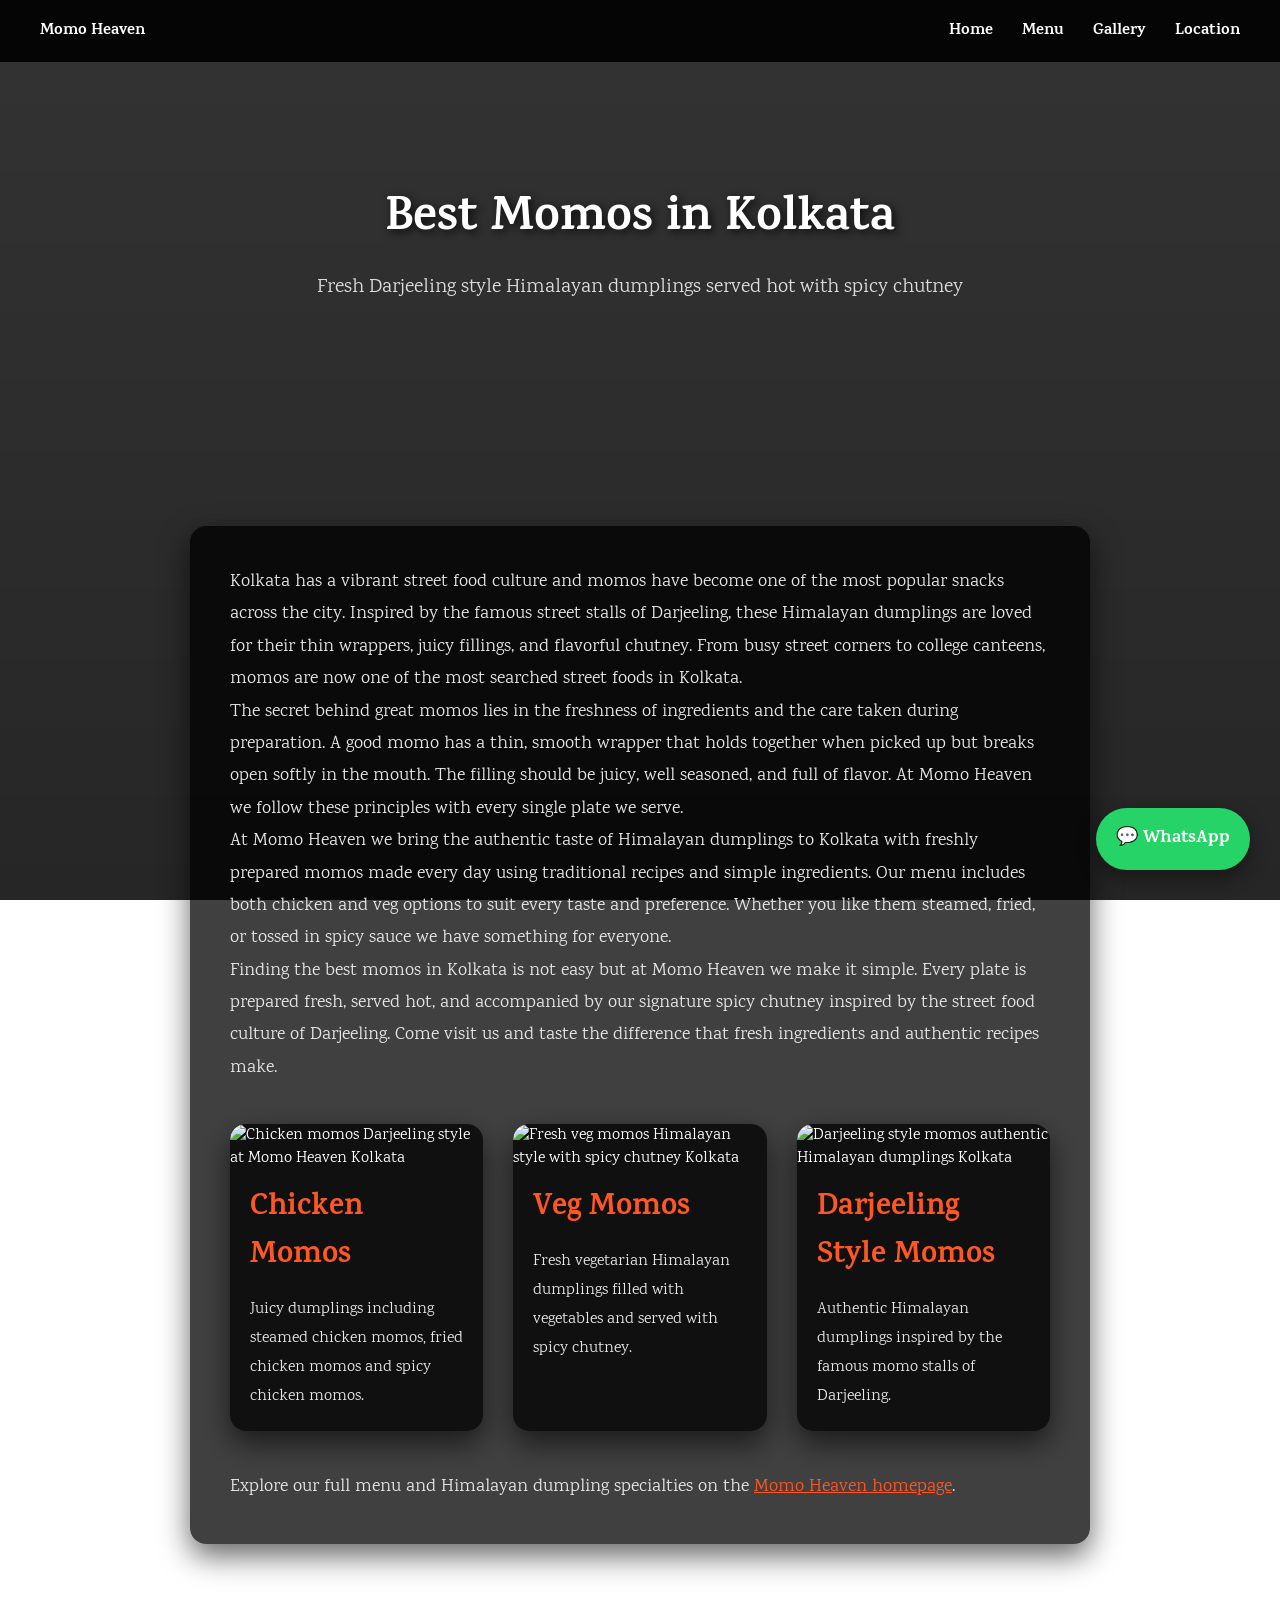
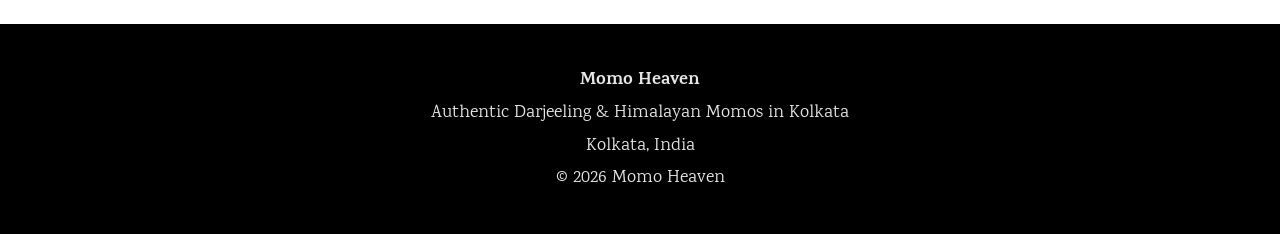
==== commit a57e9ce4: "Update best-momos-kolkata.html" ====
--- a/best-momos-kolkata.html
+++ b/best-momos-kolkata.html
@@ -11,96 +11,7 @@
 <meta property="og:type" content="website">
 <meta property="og:url" content="https://phe0nix3.github.io/Momo-Heaven/best-momos-kolkata.html">
 <meta property="og:image" content="https://i.postimg.cc/T3BNnrns/momo-jpg.jpg">
-<style>
-body{
-font-family:Arial, sans-serif;
-margin:0;
-background:#111;
-color:white;
-}
-/* NAVBAR */
-.navbar{
-background:#000;
-padding:15px 40px;
-display:flex;
-justify-content:space-between;
-align-items:center;
-}
-.navbar a{
-color:white;
-text-decoration:none;
-margin-left:20px;
-font-weight:bold;
-}
-.navbar a:hover{
-color:#ff5722;
-}
-/* HERO */
-.hero{
-text-align:center;
-padding:120px 20px;
-background:
-linear-gradient(rgba(0,0,0,0.6),rgba(0,0,0,0.7)),
-url('https://i.postimg.cc/T3BNnrns/momo-jpg.jpg') center/cover;
-}
-.hero h1{
-font-size:48px;
-margin-bottom:10px;
-}
-.hero p{
-font-size:20px;
-color:#ddd;
-}
-/* CONTAINER */
-.container{
-max-width:1100px;
-margin:auto;
-padding:60px 20px;
-}
-/* GRID */
-.grid{
-display:grid;
-grid-template-columns:repeat(auto-fit,minmax(250px,1fr));
-gap:30px;
-margin-top:40px;
-}
-/* CARD */
-.card{
-background:#1b1b1b;
-border-radius:12px;
-overflow:hidden;
-text-decoration:none;
-color:white;
-box-shadow:0 8px 20px rgba(0,0,0,0.5);
-transition:transform 0.25s, box-shadow 0.25s;
-}
-.card img{
-width:100%;
-height:180px;
-object-fit:cover;
-}
-.card h2{
-padding:15px 20px 5px;
-color:#ff5722;
-}
-.card p{
-padding:0 20px 20px;
-color:#ddd;
-font-size:15px;
-}
-.card:hover{
-transform:translateY(-8px);
-box-shadow:0 15px 35px rgba(0,0,0,0.7);
-}
-/* FOOTER */
-footer{
-text-align:center;
-padding:40px;
-background:#000;
-color:#bbb;
-margin-top:60px;
-}
-</style>
+<link rel="stylesheet" href="style.css">
 </head>
 <body>
 <nav class="navbar">
@@ -114,9 +25,9 @@
 </nav>
 <header class="hero">
 <h1>Best Momos in Kolkata</h1>
-<p>Fresh Darjeeling style Himalayan dumplings served hot with spicy chutney</p>
+<p class="tagline">Fresh Darjeeling style Himalayan dumplings served hot with spicy chutney</p>
 </header>
-<section class="container">
+<section class="section">
 
 <p>
 Kolkata has a vibrant street food culture and momos have become
@@ -164,7 +75,7 @@
 <h2>Veg Momos</h2>
 <p>Fresh vegetarian Himalayan dumplings filled with vegetables and served with spicy chutney.</p>
 </a>
-<a href="darjeeling-momos-kolkata.html" content="card">
+<a href="darjeeling-momos-kolkata.html" class="card">
 <img src="https://i.postimg.cc/T3BNnrns/momo-jpg.jpg" alt="Darjeeling style momos authentic Himalayan dumplings Kolkata">
 <h2>Darjeeling Style Momos</h2>
 <p>Authentic Himalayan dumplings inspired by the famous momo stalls of Darjeeling.</p>
@@ -183,5 +94,10 @@
 <p>Kolkata, India</p>
 <p>© 2026 Momo Heaven</p>
 </footer>
+
+<a href="https://wa.me/919999999999" class="whatsapp" target="_blank">
+💬 WhatsApp
+</a>
+
 </body>
 </html>
--- a/style.css
+++ b/style.css
@@ -0,0 +1,267 @@
+@import url('https://fonts.googleapis.com/css2?family=Karma:wght@400;700&display=swap');
+
+:root{
+--accent:#ff5722;
+--accent2:#ff784e;
+--text:#ffffff;
+--subtext:#e6e6e6;
+}
+
+*{
+box-sizing:border-box;
+margin:0;
+}
+
+body{
+font-family:'Karma',serif;
+background:url('https://i.postimg.cc/T3BNnrns/momo-jpg.jpg') center/cover fixed;
+color:var(--text);
+}
+
+body::before{
+content:"";
+position:fixed;
+inset:0;
+background:linear-gradient(rgba(0,0,0,0.8),rgba(0,0,0,0.85));
+z-index:-1;
+}
+
+/* NAVBAR */
+
+.navbar{
+position:sticky;
+top:0;
+background:rgba(0,0,0,0.9);
+padding:18px 40px;
+display:flex;
+justify-content:space-between;
+align-items:center;
+z-index:100;
+}
+
+.navbar a{
+color:white;
+text-decoration:none;
+margin-left:25px;
+font-weight:bold;
+font-size:16px;
+}
+
+.navbar a:hover{
+color:var(--accent);
+}
+
+/* HERO */
+
+.hero{
+text-align:center;
+padding:120px 20px;
+}
+
+.hero img{
+width:180px;
+border-radius:12px;
+margin-bottom:20px;
+}
+
+h1{
+font-size:48px;
+margin-bottom:10px;
+text-shadow:3px 3px 10px rgba(0,0,0,0.8);
+}
+
+.tagline{
+font-size:20px;
+margin-bottom:20px;
+color:#ddd;
+}
+
+h2{
+font-size:30px;
+margin-bottom:10px;
+}
+
+p{
+font-size:18px;
+line-height:1.8;
+color:var(--subtext);
+}
+
+/* SECTIONS */
+
+.section{
+max-width:900px;
+margin:80px auto;
+padding:40px;
+background:rgba(0,0,0,0.75);
+border-radius:16px;
+box-shadow:0 12px 30px rgba(0,0,0,0.6);
+}
+
+/* BUTTON */
+
+.btn{
+padding:16px 36px;
+font-size:18px;
+border:none;
+border-radius:30px;
+background:linear-gradient(135deg,var(--accent),var(--accent2));
+color:white;
+cursor:pointer;
+margin:10px;
+transition:0.3s;
+box-shadow:0 10px 25px rgba(0,0,0,0.5);
+}
+
+.btn:hover{
+transform:translateY(-4px) scale(1.03);
+box-shadow:0 15px 35px rgba(0,0,0,0.6);
+}
+
+/* GALLERY */
+
+.gallery{
+display:grid;
+grid-template-columns:repeat(auto-fill,minmax(260px,1fr));
+gap:20px;
+max-width:1000px;
+margin:60px auto;
+}
+
+.gallery img{
+width:100%;
+border-radius:14px;
+transition:0.4s;
+}
+
+.gallery img:hover{
+transform:scale(1.06);
+}
+
+/* MENU */
+
+.menu{
+list-style:none;
+padding:0;
+}
+
+.menu li{
+padding:16px;
+margin:10px 0;
+background:rgba(0,0,0,0.6);
+border-radius:12px;
+}
+
+.menu a{
+color:var(--accent);
+text-decoration:none;
+font-weight:bold;
+}
+
+.menu a:hover{
+text-decoration:underline;
+}
+
+/* GRID */
+
+.grid{
+display:grid;
+grid-template-columns:repeat(auto-fit,minmax(250px,1fr));
+gap:30px;
+margin-top:40px;
+}
+
+/* CARD */
+
+.card{
+background:rgba(0,0,0,0.75);
+border-radius:16px;
+overflow:hidden;
+text-decoration:none;
+color:white;
+box-shadow:0 12px 30px rgba(0,0,0,0.6);
+transition:transform 0.25s, box-shadow 0.25s;
+}
+
+.card img{
+width:100%;
+height:180px;
+object-fit:cover;
+}
+
+.card h2{
+padding:15px 20px 5px;
+color:var(--accent);
+}
+
+.card p{
+padding:0 20px 20px;
+color:var(--subtext);
+font-size:16px;
+}
+
+.card:hover{
+transform:translateY(-8px);
+box-shadow:0 15px 35px rgba(0,0,0,0.7);
+}
+
+/* MAP */
+
+iframe{
+width:100%;
+height:350px;
+border-radius:14px;
+border:none;
+}
+
+/* FAQ */
+
+.faq-question{
+font-size:18px;
+font-weight:bold;
+color:var(--accent);
+margin-bottom:8px;
+}
+
+/* WHATSAPP BUTTON */
+
+.whatsapp{
+position:fixed;
+bottom:30px;
+right:30px;
+background:#25d366;
+color:white;
+padding:16px 20px;
+border-radius:50px;
+font-size:18px;
+font-weight:bold;
+text-decoration:none;
+box-shadow:0 8px 20px rgba(0,0,0,0.4);
+z-index:999;
+transition:0.3s;
+}
+
+.whatsapp:hover{
+transform:scale(1.05);
+box-shadow:0 12px 30px rgba(0,0,0,0.5);
+}
+
+/* FOOTER */
+
+footer{
+text-align:center;
+padding:40px;
+background:#000;
+margin-top:80px;
+color:#ccc;
+}
+
+footer a{
+color:var(--accent);
+text-decoration:none;
+margin:0 10px;
+}
+
+footer a:hover{
+text-decoration:underline;
+}
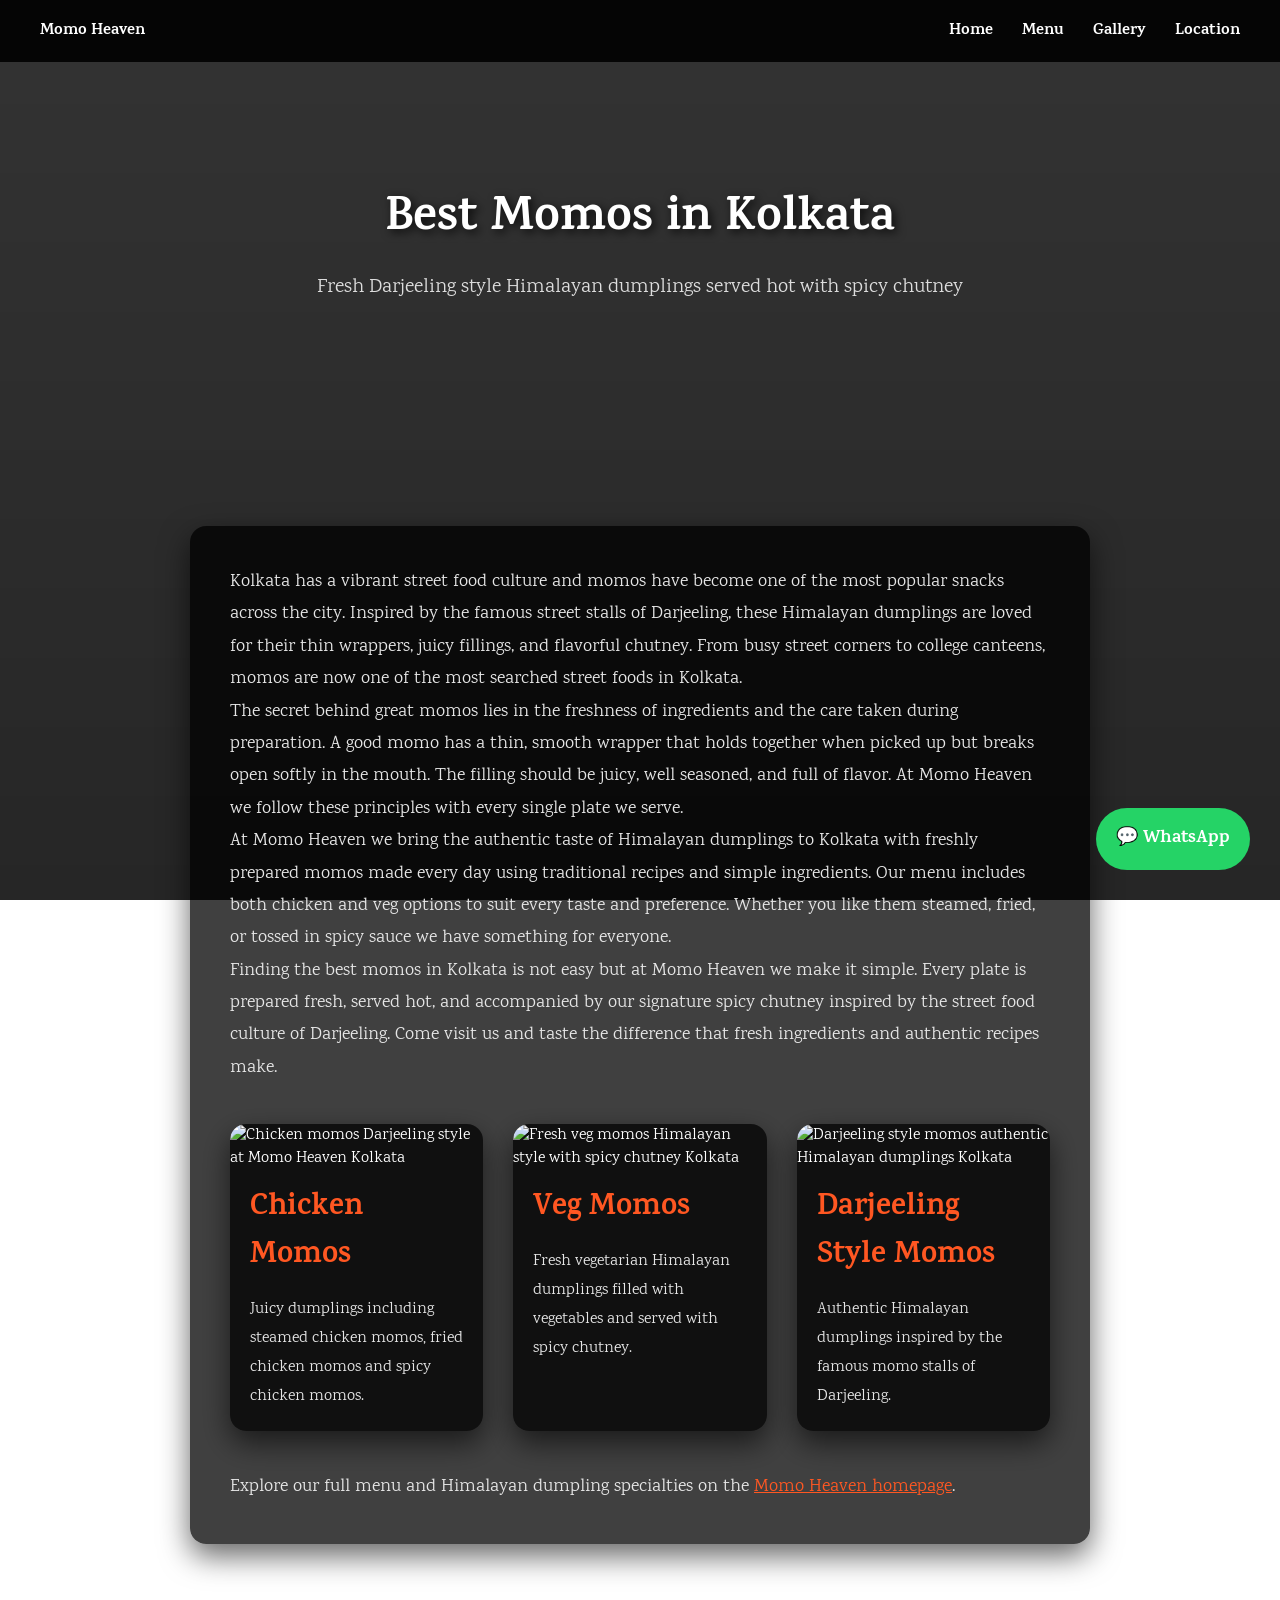
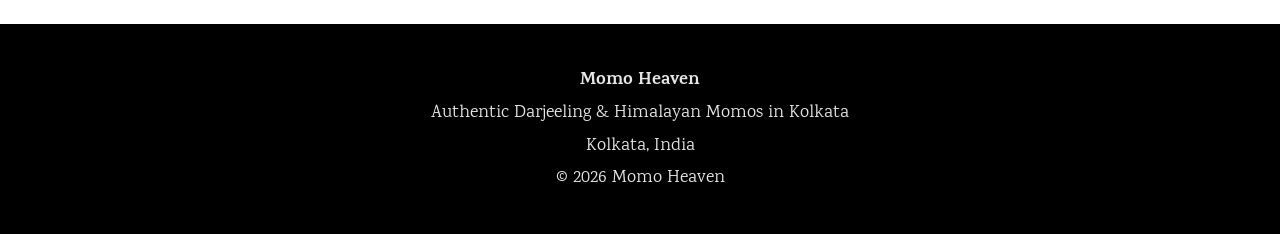
==== commit 6477f009: "Update best-momos-kolkata.html" ====
--- a/best-momos-kolkata.html
+++ b/best-momos-kolkata.html
@@ -95,7 +95,7 @@
 <p>© 2026 Momo Heaven</p>
 </footer>
 
-<a href="https://wa.me/919999999999" class="whatsapp" target="_blank">
+<a href="https://wa.me/919999999999" target="_blank" style="position:fixed;bottom:30px;right:30px;background:#25d366;color:white;padding:16px 20px;border-radius:50px;font-size:18px;font-weight:bold;text-decoration:none;z-index:999;">
 💬 WhatsApp
 </a>
 
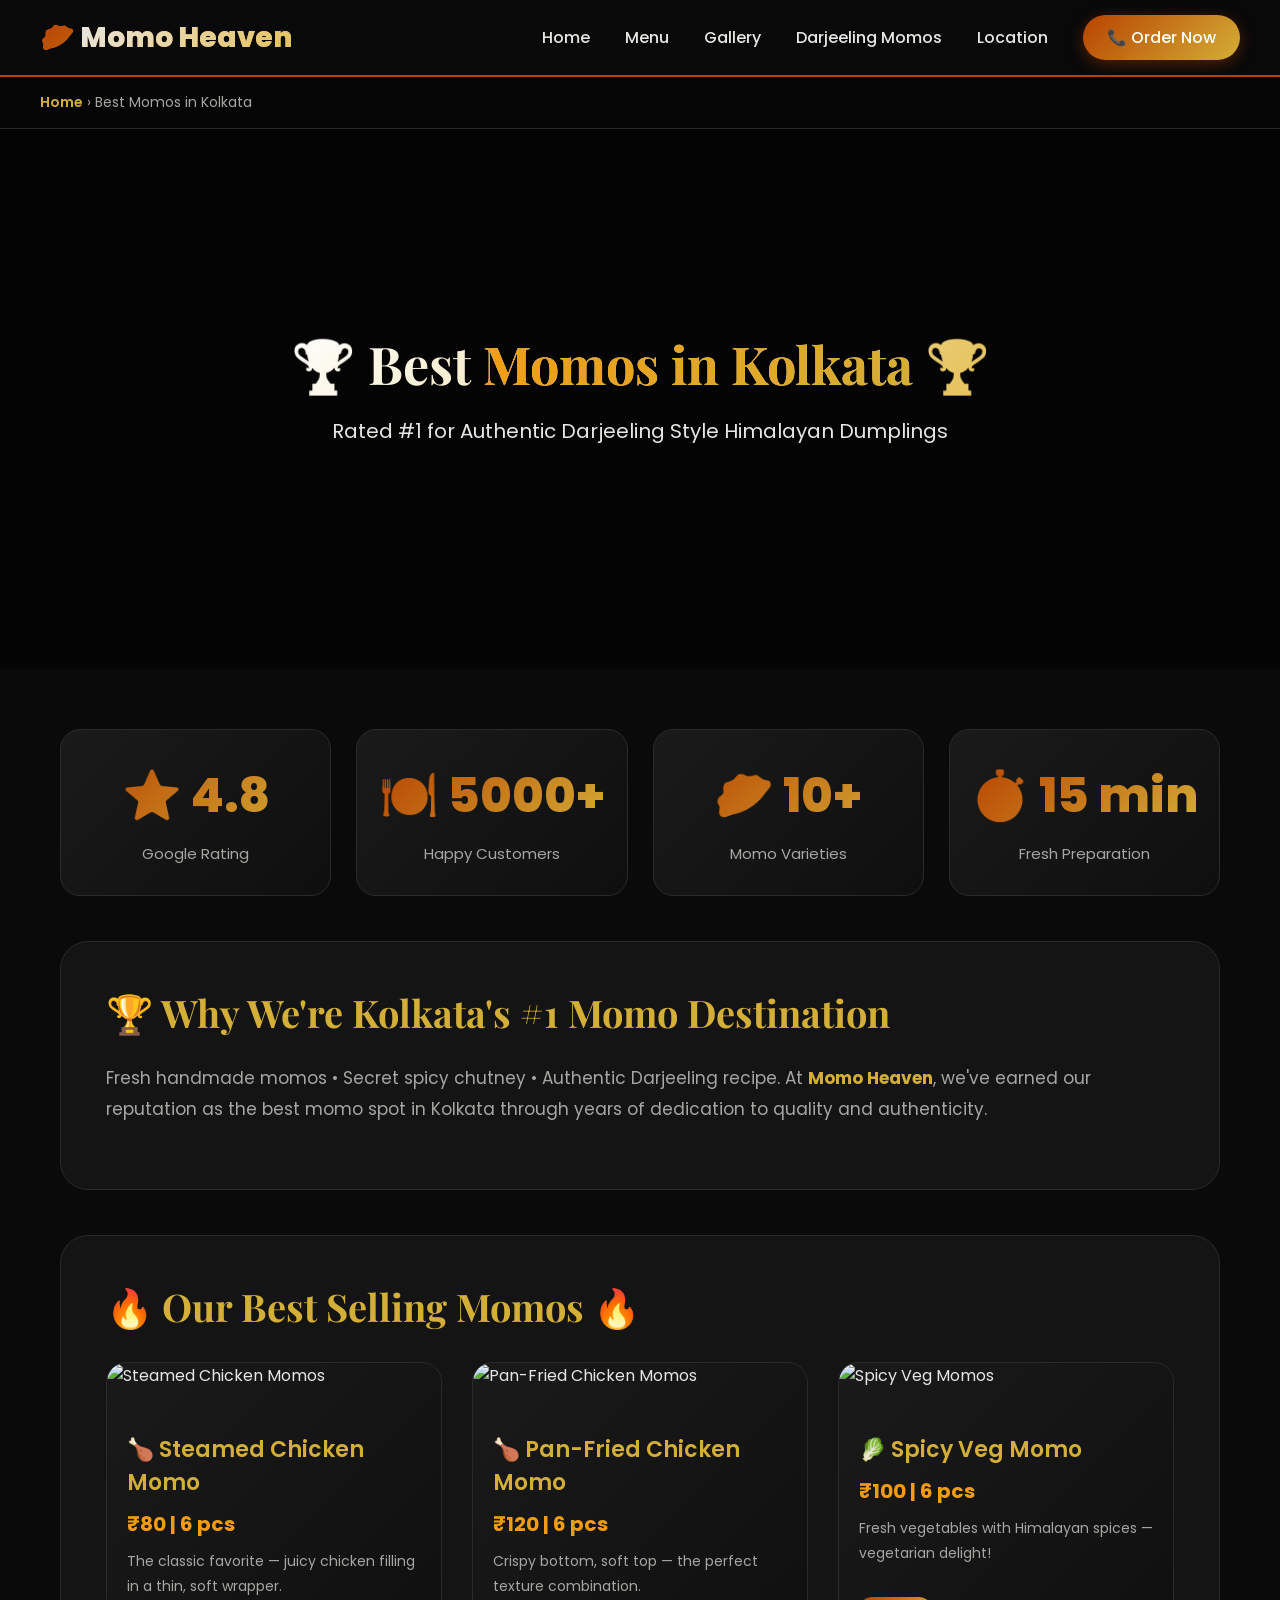
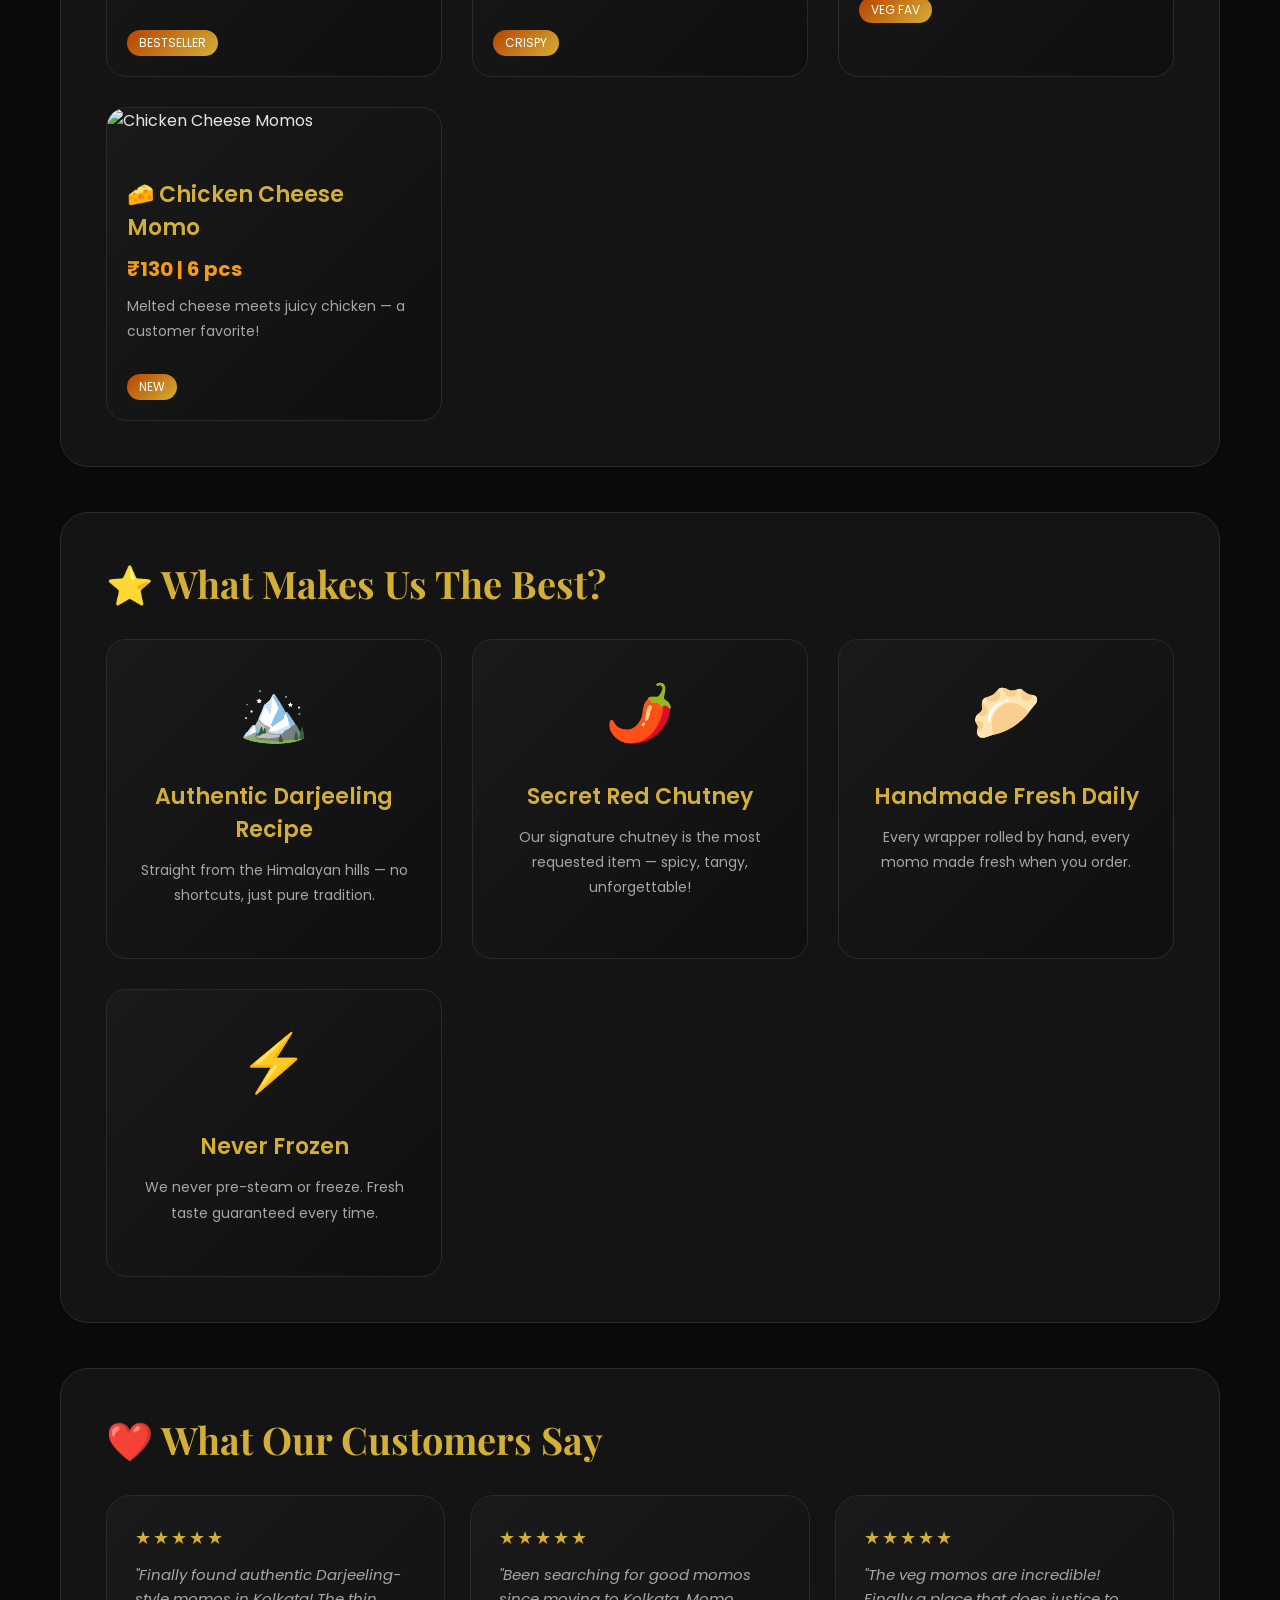
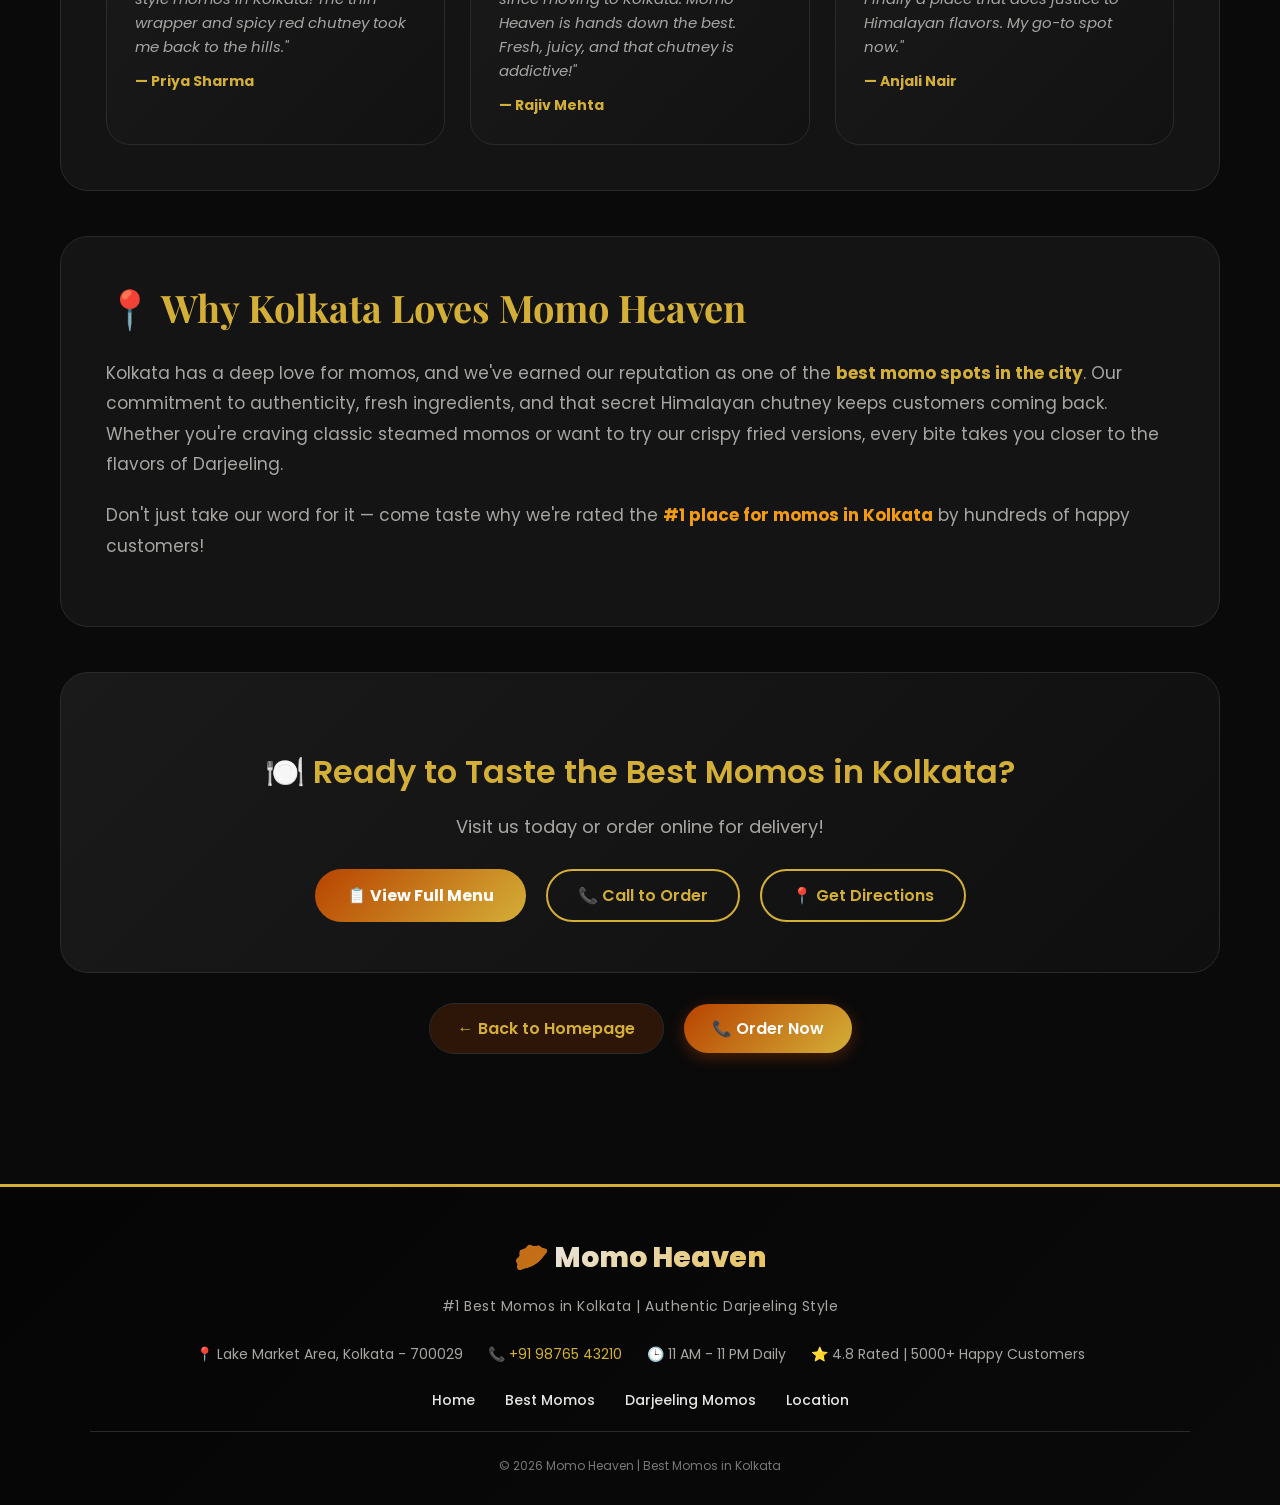
==== commit b392a37f: "Update best-momos-kolkata.html" ====
--- a/best-momos-kolkata.html
+++ b/best-momos-kolkata.html
@@ -1,103 +1,921 @@
 <!DOCTYPE html>
 <html lang="en">
+
 <head>
 <meta charset="UTF-8">
-<title>Best Momos in Kolkata | Himalayan Dumplings – Momo Heaven</title>
-<meta name="description" content="Looking for the best momos in Kolkata? Momo Heaven serves fresh Darjeeling style Himalayan dumplings including chicken and veg momos with spicy chutney.">
+<title>Best Momos in Kolkata | Top Rated Himalayan Dumplings | Momo Heaven</title>
+<meta name="description" content="Discover the best momos in Kolkata at Momo Heaven. Rated 4.8⭐ for authentic Darjeeling style momos. Fresh, juicy dumplings with spicy red chutney. Order now!">
+<meta name="keywords" content="best momos in kolkata, top momos kolkata, famous momos kolkata, best chicken momos kolkata, best veg momos kolkata">
 <meta name="viewport" content="width=device-width, initial-scale=1.0">
 <link rel="canonical" href="https://phe0nix3.github.io/Momo-Heaven/best-momos-kolkata.html">
-<meta property="og:title" content="Best Momos in Kolkata | Momo Heaven">
-<meta property="og:description" content="Fresh Darjeeling style Himalayan dumplings in Kolkata. Chicken and veg momos served hot with spicy chutney at Momo Heaven.">
+
+<meta property="og:title" content="Best Momos in Kolkata | Top Rated Dumplings | Momo Heaven">
+<meta property="og:description" content="Rated #1 for best momos in Kolkata. Authentic Darjeeling style, fresh daily, spicy chutney. Visit us today!">
 <meta property="og:type" content="website">
 <meta property="og:url" content="https://phe0nix3.github.io/Momo-Heaven/best-momos-kolkata.html">
-<meta property="og:image" content="https://i.postimg.cc/T3BNnrns/momo-jpg.jpg">
-<link rel="stylesheet" href="style.css">
+<meta property="og:image" content="https://i.postimg.cc/tJ046b6L/momo.jpg">
+
+<link href="https://fonts.googleapis.com/css2?family=Poppins:wght@300;400;500;600;700;800&display=swap" rel="stylesheet">
+<link href="https://fonts.googleapis.com/css2?family=Playfair+Display:wght@400;600;700;800&display=swap" rel="stylesheet">
+
+<style>
+:root{
+--orange-burnt:#b84300;
+--orange-rich:#d35400;
+--orange-glow:#f39c12;
+--gold:#d4af37;
+--gold-light:#e5c158;
+--black-bg:#0a0a0a;
+--black-card:#141414;
+--black-dark:#050505;
+--text-light:#e8e6e3;
+--text-muted:#a8a6a3;
+--border-dark:#2a2a2a;
+}
+
+*{
+box-sizing:border-box;
+margin:0;
+}
+
+body{
+font-family:'Poppins',sans-serif;
+background:var(--black-bg);
+color:var(--text-light);
+}
+
+/* NAVBAR */
+.navbar{
+position:sticky;
+top:0;
+background:rgba(10,10,10,0.95);
+backdrop-filter:blur(12px);
+padding:15px 40px;
+display:flex;
+justify-content:space-between;
+align-items:center;
+z-index:100;
+border-bottom:2px solid var(--orange-burnt);
+}
+
+.logo{
+font-size:28px;
+font-weight:800;
+background:linear-gradient(135deg, var(--orange-burnt), var(--gold));
+-webkit-background-clip:text;
+background-clip:text;
+color:transparent;
+}
+
+.logo span{
+background:linear-gradient(135deg, var(--text-light), var(--gold-light));
+-webkit-background-clip:text;
+background-clip:text;
+color:transparent;
+}
+
+.nav-links{
+display:flex;
+gap:35px;
+align-items:center;
+}
+
+.nav-links a{
+color:var(--text-light);
+text-decoration:none;
+font-weight:500;
+font-size:16px;
+transition:0.3s;
+position:relative;
+}
+
+.nav-links a::after{
+content:'';
+position:absolute;
+bottom:-5px;
+left:0;
+width:0;
+height:2px;
+background:linear-gradient(135deg, var(--orange-burnt), var(--gold));
+transition:width 0.3s ease;
+}
+
+.nav-links a:hover::after{
+width:100%;
+}
+
+.nav-links a:hover{
+color:var(--gold-light);
+}
+
+.nav-cta{
+background:linear-gradient(135deg, var(--orange-burnt), var(--gold));
+padding:10px 24px;
+border-radius:40px;
+color:white !important;
+font-weight:700;
+transition:0.3s;
+box-shadow:0 4px 15px rgba(184,67,0,0.4);
+}
+
+.nav-cta:hover{
+transform:translateY(-2px);
+box-shadow:0 8px 25px rgba(184,67,0,0.6);
+}
+
+.hamburger{
+display:none;
+font-size:28px;
+cursor:pointer;
+color:var(--gold);
+}
+
+/* BREADCRUMB */
+.breadcrumb{
+padding:15px 40px;
+background:rgba(0,0,0,0.5);
+font-size:14px;
+color:var(--text-muted);
+border-bottom:1px solid var(--border-dark);
+}
+
+.breadcrumb a{
+color:var(--gold);
+text-decoration:none;
+font-weight:600;
+}
+
+/* HERO */
+.hero{
+position:relative;
+min-height:60vh;
+display:flex;
+align-items:center;
+justify-content:center;
+text-align:center;
+background:linear-gradient(rgba(0,0,0,0.65), rgba(0,0,0,0.55)), url('https://i.postimg.cc/T3BNnrns/momo-jpg.jpg') center/cover;
+background-attachment:fixed;
+}
+
+.hero-content{
+position:relative;
+z-index:2;
+max-width:900px;
+padding:20px;
+animation:fadeInUp 1s ease-out;
+}
+
+@keyframes fadeInUp{
+from{opacity:0;transform:translateY(40px);}
+to{opacity:1;transform:translateY(0);}
+}
+
+.hero h1{
+font-family:'Playfair Display',serif;
+font-size:52px;
+margin-bottom:15px;
+background:linear-gradient(135deg, #fff, var(--gold-light));
+-webkit-background-clip:text;
+background-clip:text;
+color:transparent;
+}
+
+.hero h1 span{
+background:linear-gradient(135deg, var(--orange-glow), var(--gold));
+-webkit-background-clip:text;
+background-clip:text;
+color:transparent;
+}
+
+.hero p{
+font-size:20px;
+color:var(--text-light);
+}
+
+/* CONTAINER */
+.container{
+max-width:1200px;
+margin:0 auto;
+padding:60px 20px;
+}
+
+/* SECTIONS */
+.section{
+background:var(--black-card);
+border-radius:28px;
+padding:45px;
+margin-bottom:45px;
+border:1px solid var(--border-dark);
+transition:transform 0.3s ease;
+}
+
+.section:hover{
+transform:translateY(-5px);
+box-shadow:0 20px 35px rgba(0,0,0,0.3);
+}
+
+h2{
+font-family:'Playfair Display',serif;
+font-size:38px;
+margin-bottom:25px;
+color:var(--gold);
+font-weight:700;
+}
+
+h3{
+font-size:24px;
+margin:25px 0 15px;
+color:var(--orange-glow);
+font-weight:600;
+}
+
+p{
+font-size:17px;
+line-height:1.8;
+color:var(--text-muted);
+margin-bottom:20px;
+}
+
+/* STATS GRID */
+.stats-grid{
+display:grid;
+grid-template-columns:repeat(auto-fit,minmax(200px,1fr));
+gap:25px;
+margin-bottom:45px;
+}
+
+.stat-card{
+background:linear-gradient(135deg, #1a1a1a, #0f0f0f);
+border-radius:20px;
+padding:30px 20px;
+text-align:center;
+border:1px solid var(--border-dark);
+transition:all 0.3s ease;
+}
+
+.stat-card:hover{
+transform:translateY(-5px);
+border-color:var(--gold);
+box-shadow:0 15px 30px rgba(212,175,55,0.1);
+}
+
+.stat-number{
+font-size:48px;
+font-weight:800;
+background:linear-gradient(135deg, var(--orange-burnt), var(--gold));
+-webkit-background-clip:text;
+background-clip:text;
+color:transparent;
+}
+
+.stat-label{
+font-size:15px;
+color:var(--text-muted);
+margin-top:10px;
+}
+
+/* FEATURES GRID */
+.features-grid{
+display:grid;
+grid-template-columns:repeat(auto-fit,minmax(280px,1fr));
+gap:30px;
+margin-top:30px;
+}
+
+.feature-card{
+background:linear-gradient(135deg, #1a1a1a, #0f0f0f);
+border-radius:20px;
+padding:30px;
+text-align:center;
+transition:all 0.3s ease;
+border:1px solid var(--border-dark);
+}
+
+.feature-card:hover{
+transform:translateY(-8px);
+border-color:var(--gold);
+box-shadow:0 15px 30px rgba(212,175,55,0.1);
+}
+
+.feature-icon{
+font-size:56px;
+margin-bottom:15px;
+}
+
+.feature-card h3{
+font-size:22px;
+color:var(--gold);
+margin-bottom:12px;
+}
+
+.feature-card p{
+font-size:14px;
+color:var(--text-muted);
+}
+
+/* MOMO GRID */
+.momo-grid{
+display:grid;
+grid-template-columns:repeat(auto-fit,minmax(300px,1fr));
+gap:30px;
+margin-top:30px;
+}
+
+.momo-card{
+background:linear-gradient(135deg, #1a1a1a, #0f0f0f);
+border-radius:20px;
+overflow:hidden;
+transition:all 0.3s ease;
+border:1px solid var(--border-dark);
+}
+
+.momo-card:hover{
+transform:translateY(-5px);
+border-color:var(--gold);
+box-shadow:0 15px 30px rgba(212,175,55,0.1);
+}
+
+.momo-card img{
+width:100%;
+height:200px;
+object-fit:cover;
+}
+
+.momo-card-content{
+padding:20px;
+}
+
+.momo-card-content h3{
+font-size:22px;
+color:var(--gold);
+margin-bottom:8px;
+}
+
+.momo-card-content .price{
+font-size:20px;
+font-weight:700;
+color:var(--orange-glow);
+margin:10px 0;
+}
+
+.momo-card-content .desc{
+font-size:14px;
+color:var(--text-muted);
+}
+
+.badge{
+display:inline-block;
+background:linear-gradient(135deg, var(--orange-burnt), var(--gold));
+color:white;
+font-size:12px;
+padding:4px 12px;
+border-radius:20px;
+margin-top:10px;
+}
+
+/* REVIEW GRID */
+.review-grid{
+display:grid;
+grid-template-columns:repeat(auto-fit,minmax(300px,1fr));
+gap:25px;
+margin-top:30px;
+}
+
+.review-card{
+background:linear-gradient(135deg, #1a1a1a, #121212);
+padding:28px;
+border-radius:24px;
+transition:all 0.3s ease;
+border:1px solid var(--border-dark);
+}
+
+.review-card:hover{
+transform:translateY(-5px);
+border-color:var(--gold);
+box-shadow:0 15px 30px rgba(212,175,55,0.1);
+}
+
+.stars{
+color:var(--gold);
+font-size:18px;
+margin-bottom:12px;
+letter-spacing:2px;
+}
+
+.review-text{
+margin:12px 0;
+font-style:italic;
+color:var(--text-muted);
+font-size:15px;
+line-height:1.6;
+}
+
+.reviewer{
+font-weight:700;
+color:var(--gold);
+font-size:14px;
+margin-top:10px;
+display:block;
+}
+
+/* BUTTONS */
+.button-group{
+    display: flex;
+    justify-content: center;
+    align-items: center;
+    gap: 20px;
+    margin-top: 30px;
+    margin-bottom: 10px;
+}
+
+.btn{
+display:inline-block;
+background:linear-gradient(135deg, var(--orange-burnt), var(--gold));
+padding:14px 32px;
+border-radius:50px;
+color:white;
+text-decoration:none;
+font-weight:700;
+transition:0.3s;
+box-shadow:0 4px 15px rgba(184,67,0,0.4);
+position:relative;
+overflow:hidden;
+}
+
+.btn::before{
+content:'';
+position:absolute;
+top:0;
+left:-100%;
+width:100%;
+height:100%;
+background:linear-gradient(90deg, transparent, rgba(255,255,255,0.3), transparent);
+transition:left 0.5s ease;
+}
+
+.btn:hover::before{
+left:100%;
+}
+
+.btn:hover{
+transform:translateY(-3px);
+box-shadow:0 10px 25px rgba(184,67,0,0.5);
+}
+
+.btn-back{
+display:inline-block;
+background:rgba(184,67,0,0.2);
+padding:12px 28px;
+border-radius:40px;
+color:var(--gold);
+text-decoration:none;
+font-weight:600;
+transition:0.3s;
+border:1px solid var(--border-dark);
+}
+
+.btn-back:hover{
+background:linear-gradient(135deg, var(--orange-burnt), var(--gold));
+color:white;
+}
+
+.btn-order{
+    display: inline-block;
+    background: linear-gradient(135deg, var(--orange-burnt), var(--gold));
+    padding: 12px 28px;
+    border-radius: 40px;
+    color: white;
+    text-decoration: none;
+    font-weight: 600;
+    transition: 0.3s;
+    box-shadow: 0 4px 15px rgba(184,67,0,0.4);
+    position: relative;
+    overflow: hidden;
+}
+
+.btn-order::before{
+    content: '';
+    position: absolute;
+    top: 0;
+    left: -100%;
+    width: 100%;
+    height: 100%;
+    background: linear-gradient(90deg, transparent, rgba(255,255,255,0.3), transparent);
+    transition: left 0.5s ease;
+}
+
+.btn-order:hover::before{
+    left: 100%;
+}
+
+.btn-order:hover{
+    transform: translateY(-2px);
+    box-shadow: 0 8px 20px rgba(184,67,0,0.5);
+}
+
+/* CTA SECTION */
+.cta-section{
+    background: linear-gradient(135deg, #1a1a1a, #0f0f0f);
+    border-radius: 28px;
+    padding: 50px 40px;
+    text-align: center;
+    margin-top: 45px;
+    border: 1px solid var(--border-dark);
+}
+
+.cta-section h3{
+    font-size: 32px;
+    color: var(--gold);
+    margin-bottom: 15px;
+}
+
+.cta-section p{
+    font-size: 18px;
+    margin-bottom: 25px;
+}
+
+.cta-buttons{
+    display: flex;
+    gap: 20px;
+    justify-content: center;
+    flex-wrap: wrap;
+}
+
+.cta-btn{
+    background: linear-gradient(135deg, var(--orange-burnt), var(--gold));
+    padding: 14px 32px;
+    border-radius: 50px;
+    color: white;
+    text-decoration: none;
+    font-weight: 700;
+    transition: 0.3s;
+}
+
+.cta-btn:hover{
+    transform: translateY(-3px);
+    box-shadow: 0 10px 25px rgba(184,67,0,0.5);
+}
+
+.cta-btn-outline{
+    background: transparent;
+    border: 2px solid var(--gold);
+    color: var(--gold);
+    padding: 12px 30px;
+    border-radius: 50px;
+    text-decoration: none;
+    font-weight: 600;
+    transition: 0.3s;
+}
+
+.cta-btn-outline:hover{
+    background: var(--gold);
+    color: var(--black-bg);
+    transform: translateY(-2px);
+}
+
+/* FOOTER - DARK & PREMIUM */
+footer{
+    background: linear-gradient(135deg, #050505, #0a0a0a);
+    color: var(--text-muted);
+    margin-top: 60px;
+    border-top: 3px solid var(--gold);
+    padding: 50px 20px 30px;
+}
+
+.footer-content{
+    max-width: 1100px;
+    margin: 0 auto;
+    text-align: center;
+}
+
+.footer-logo{
+    font-size: 28px;
+    font-weight: 800;
+    background: linear-gradient(135deg, var(--orange-burnt), var(--gold));
+    -webkit-background-clip: text;
+    background-clip: text;
+    color: transparent;
+    margin-bottom: 15px;
+}
+
+.footer-logo span{
+    background: linear-gradient(135deg, var(--text-light), var(--gold-light));
+    -webkit-background-clip: text;
+    background-clip: text;
+    color: transparent;
+}
+
+.footer-tagline{
+    font-size: 14px;
+    color: var(--text-muted);
+    margin-bottom: 25px;
+    letter-spacing: 0.5px;
+}
+
+.footer-info{
+    display: flex;
+    flex-wrap: wrap;
+    justify-content: center;
+    gap: 25px;
+    margin-bottom: 25px;
+}
+
+.footer-item{
+    font-size: 14px;
+    color: var(--text-muted);
+}
+
+.footer-item a{
+    color: var(--gold);
+    text-decoration: none;
+    transition: color 0.2s;
+}
+
+.footer-item a:hover{
+    color: var(--orange-glow);
+}
+
+.footer-links{
+    display: flex;
+    flex-wrap: wrap;
+    justify-content: center;
+    gap: 30px;
+    margin-bottom: 25px;
+    padding-bottom: 20px;
+    border-bottom: 1px solid var(--border-dark);
+}
+
+.footer-links a{
+    color: var(--text-light);
+    text-decoration: none;
+    font-size: 14px;
+    font-weight: 500;
+    transition: color 0.2s;
+}
+
+.footer-links a:hover{
+    color: var(--gold);
+}
+
+.footer-copyright{
+    font-size: 12px;
+    color: var(--text-muted);
+    opacity: 0.7;
+}
+
+/* MOBILE */
+@media (max-width:768px){
+.navbar{
+padding:15px 20px;
+}
+.hamburger{
+display:block;
+}
+.nav-links{
+display:none;
+flex-direction:column;
+position:absolute;
+top:70px;
+left:0;
+width:100%;
+background:rgba(10,10,10,0.98);
+padding:25px;
+text-align:center;
+gap:20px;
+border-bottom:1px solid var(--gold);
+}
+.nav-links.show{
+display:flex;
+}
+.hero h1{
+font-size:36px;
+}
+.section{
+padding:25px;
+margin:30px 20px;
+}
+h2{
+font-size:30px;
+}
+.container{
+padding:40px 15px;
+}
+.button-group{
+    flex-direction: column;
+    gap: 15px;
+}
+.btn-back, .btn-order{
+    width: 80%;
+    text-align: center;
+}
+.cta-section{
+    padding: 35px 25px;
+}
+.cta-section h3{
+    font-size: 26px;
+}
+.footer-info{
+    flex-direction: column;
+    gap: 12px;
+}
+.footer-links{
+    gap: 20px;
+}
+}
+</style>
 </head>
+
 <body>
+
 <nav class="navbar">
-<div><strong>Momo Heaven</strong></div>
-<div>
+<div class="logo">🥟 <span>Momo Heaven</span></div>
+<div class="hamburger" onclick="toggleMenu()">☰</div>
+<div class="nav-links" id="navLinks">
 <a href="index.html">Home</a>
 <a href="index.html#menu">Menu</a>
 <a href="index.html#gallery">Gallery</a>
+<a href="darjeeling-momos-kolkata.html">Darjeeling Momos</a>
 <a href="index.html#location">Location</a>
+<a href="tel:+919876543210" class="nav-cta">📞 Order Now</a>
 </div>
 </nav>
-<header class="hero">
-<h1>Best Momos in Kolkata</h1>
-<p class="tagline">Fresh Darjeeling style Himalayan dumplings served hot with spicy chutney</p>
-</header>
+
+<script>
+function toggleMenu() {
+document.getElementById("navLinks").classList.toggle("show");
+}
+</script>
+
+<div class="breadcrumb">
+<a href="index.html">Home</a> › <span>Best Momos in Kolkata</span>
+</div>
+
+<section class="hero">
+<div class="hero-content">
+<h1>🏆 Best <span>Momos in Kolkata</span> 🏆</h1>
+<p>Rated #1 for Authentic Darjeeling Style Himalayan Dumplings</p>
+</div>
+</section>
+
+<div class="container">
+
+<div class="stats-grid">
+<div class="stat-card">
+<div class="stat-number">⭐ 4.8</div>
+<div class="stat-label">Google Rating</div>
+</div>
+<div class="stat-card">
+<div class="stat-number">🍽️ 5000+</div>
+<div class="stat-label">Happy Customers</div>
+</div>
+<div class="stat-card">
+<div class="stat-number">🥟 10+</div>
+<div class="stat-label">Momo Varieties</div>
+</div>
+<div class="stat-card">
+<div class="stat-number">⏱️ 15 min</div>
+<div class="stat-label">Fresh Preparation</div>
+</div>
+</div>
+
 <section class="section">
-
-<p>
-Kolkata has a vibrant street food culture and momos have become
-one of the most popular snacks across the city. Inspired by the
-famous street stalls of Darjeeling, these Himalayan dumplings are
-loved for their thin wrappers, juicy fillings, and flavorful chutney.
-From busy street corners to college canteens, momos are now one
-of the most searched street foods in Kolkata.
-</p>
-
-<p>
-The secret behind great momos lies in the freshness of ingredients
-and the care taken during preparation. A good momo has a thin,
-smooth wrapper that holds together when picked up but breaks
-open softly in the mouth. The filling should be juicy, well
-seasoned, and full of flavor. At Momo Heaven we follow these
-principles with every single plate we serve.
-</p>
-
-<p>
-At Momo Heaven we bring the authentic taste of Himalayan dumplings
-to Kolkata with freshly prepared momos made every day using
-traditional recipes and simple ingredients. Our menu includes
-both chicken and veg options to suit every taste and preference.
-Whether you like them steamed, fried, or tossed in spicy sauce
-we have something for everyone.
-</p>
-
-<p>
-Finding the best momos in Kolkata is not easy but at Momo Heaven
-we make it simple. Every plate is prepared fresh, served hot, and
-accompanied by our signature spicy chutney inspired by the street
-food culture of Darjeeling. Come visit us and taste the difference
-that fresh ingredients and authentic recipes make.
-</p>
-
-<div class="grid">
-<a href="chicken-momos-kolkata.html" class="card">
-<img src="https://i.postimg.cc/T3BNnrns/momo-jpg.jpg" alt="Chicken momos Darjeeling style at Momo Heaven Kolkata">
-<h2>Chicken Momos</h2>
-<p>Juicy dumplings including steamed chicken momos, fried chicken momos and spicy chicken momos.</p>
-</a>
-<a href="veg-momos-kolkata.html" class="card">
-<img src="https://i.postimg.cc/T3BNnrns/momo-jpg.jpg" alt="Fresh veg momos Himalayan style with spicy chutney Kolkata">
-<h2>Veg Momos</h2>
-<p>Fresh vegetarian Himalayan dumplings filled with vegetables and served with spicy chutney.</p>
-</a>
-<a href="darjeeling-momos-kolkata.html" class="card">
-<img src="https://i.postimg.cc/T3BNnrns/momo-jpg.jpg" alt="Darjeeling style momos authentic Himalayan dumplings Kolkata">
-<h2>Darjeeling Style Momos</h2>
-<p>Authentic Himalayan dumplings inspired by the famous momo stalls of Darjeeling.</p>
-</a>
-</div>
-
-<p style="margin-top:40px;">
-Explore our full menu and Himalayan dumpling specialties on the
-<a href="index.html" style="color:#ff5722;">Momo Heaven homepage</a>.
-</p>
-
+<h2>🏆 Why We're Kolkata's <span>#1 Momo Destination</span></h2>
+<p>Fresh handmade momos • Secret spicy chutney • Authentic Darjeeling recipe. At <strong style="color:var(--gold);">Momo Heaven</strong>, we've earned our reputation as the best momo spot in Kolkata through years of dedication to quality and authenticity.</p>
 </section>
+
+<section class="section">
+<h2>🔥 Our <span>Best Selling Momos</span> 🔥</h2>
+<div class="momo-grid">
+<div class="momo-card">
+<img src="https://i.postimg.cc/tJ046b6L/momo.jpg" alt="Steamed Chicken Momos">
+<div class="momo-card-content">
+<h3>🍗 Steamed Chicken Momo</h3>
+<div class="price">₹80 | 6 pcs</div>
+<p class="desc">The classic favorite — juicy chicken filling in a thin, soft wrapper.</p>
+<span class="badge">BESTSELLER</span>
+</div>
+</div>
+<div class="momo-card">
+<img src="https://i.postimg.cc/vHbQw3tL/momo2.jpg" alt="Pan-Fried Chicken Momos">
+<div class="momo-card-content">
+<h3>🍗 Pan-Fried Chicken Momo</h3>
+<div class="price">₹120 | 6 pcs</div>
+<p class="desc">Crispy bottom, soft top — the perfect texture combination.</p>
+<span class="badge">CRISPY</span>
+</div>
+</div>
+<div class="momo-card">
+<img src="https://i.postimg.cc/76tQ0wBx/momo-v3.avif" alt="Spicy Veg Momos">
+<div class="momo-card-content">
+<h3>🥬 Spicy Veg Momo</h3>
+<div class="price">₹100 | 6 pcs</div>
+<p class="desc">Fresh vegetables with Himalayan spices — vegetarian delight!</p>
+<span class="badge">VEG FAV</span>
+</div>
+</div>
+<div class="momo-card">
+<img src="https://i.postimg.cc/tJ046b6L/momo.jpg" alt="Chicken Cheese Momos">
+<div class="momo-card-content">
+<h3>🧀 Chicken Cheese Momo</h3>
+<div class="price">₹130 | 6 pcs</div>
+<p class="desc">Melted cheese meets juicy chicken — a customer favorite!</p>
+<span class="badge">NEW</span>
+</div>
+</div>
+</div>
+</section>
+
+<section class="section">
+<h2>⭐ What Makes Us <span>The Best?</span></h2>
+<div class="features-grid">
+<div class="feature-card">
+<div class="feature-icon">🏔️</div>
+<h3>Authentic Darjeeling Recipe</h3>
+<p>Straight from the Himalayan hills — no shortcuts, just pure tradition.</p>
+</div>
+<div class="feature-card">
+<div class="feature-icon">🌶️</div>
+<h3>Secret Red Chutney</h3>
+<p>Our signature chutney is the most requested item — spicy, tangy, unforgettable!</p>
+</div>
+<div class="feature-card">
+<div class="feature-icon">🥟</div>
+<h3>Handmade Fresh Daily</h3>
+<p>Every wrapper rolled by hand, every momo made fresh when you order.</p>
+</div>
+<div class="feature-card">
+<div class="feature-icon">⚡</div>
+<h3>Never Frozen</h3>
+<p>We never pre-steam or freeze. Fresh taste guaranteed every time.</p>
+</div>
+</div>
+</section>
+
+<section class="section">
+<h2>❤️ What Our <span>Customers Say</span></h2>
+<div class="review-grid">
+<div class="review-card">
+<div class="stars">★★★★★</div>
+<p class="review-text">"Finally found authentic Darjeeling-style momos in Kolkata! The thin wrapper and spicy red chutney took me back to the hills."</p>
+<span class="reviewer">— Priya Sharma</span>
+</div>
+<div class="review-card">
+<div class="stars">★★★★★</div>
+<p class="review-text">"Been searching for good momos since moving to Kolkata. Momo Heaven is hands down the best. Fresh, juicy, and that chutney is addictive!"</p>
+<span class="reviewer">— Rajiv Mehta</span>
+</div>
+<div class="review-card">
+<div class="stars">★★★★★</div>
+<p class="review-text">"The veg momos are incredible! Finally a place that does justice to Himalayan flavors. My go-to spot now."</p>
+<span class="reviewer">— Anjali Nair</span>
+</div>
+</div>
+</section>
+
+<section class="section">
+<h2>📍 Why Kolkata Loves <span>Momo Heaven</span></h2>
+<p>Kolkata has a deep love for momos, and we've earned our reputation as one of the <strong style="color:var(--gold);">best momo spots in the city</strong>. Our commitment to authenticity, fresh ingredients, and that secret Himalayan chutney keeps customers coming back. Whether you're craving classic steamed momos or want to try our crispy fried versions, every bite takes you closer to the flavors of Darjeeling.</p>
+<p style="margin-top:15px;">Don't just take our word for it — come taste why we're rated the <strong style="color:var(--orange-glow);">#1 place for momos in Kolkata</strong> by hundreds of happy customers!</p>
+</section>
+
+<div class="cta-section">
+<h3>🍽️ Ready to Taste the Best Momos in Kolkata?</h3>
+<p>Visit us today or order online for delivery!</p>
+<div class="cta-buttons">
+<a href="index.html#menu" class="cta-btn">📋 View Full Menu</a>
+<a href="tel:+919876543210" class="cta-btn-outline">📞 Call to Order</a>
+<a href="index.html#location" class="cta-btn-outline">📍 Get Directions</a>
+</div>
+</div>
+
+<div class="button-group">
+    <a href="index.html" class="btn-back">← Back to Homepage</a>
+    <a href="tel:+919876543210" class="btn-order">📞 Order Now</a>
+</div>
+
+</div>
+
 <footer>
-<p><strong>Momo Heaven</strong></p>
-<p>Authentic Darjeeling & Himalayan Momos in Kolkata</p>
-<p>Kolkata, India</p>
-<p>© 2026 Momo Heaven</p>
+    <div class="footer-content">
+        <div class="footer-logo">🥟 <span>Momo Heaven</span></div>
+        <p class="footer-tagline">#1 Best Momos in Kolkata | Authentic Darjeeling Style</p>
+        <div class="footer-info">
+            <div class="footer-item">📍 Lake Market Area, Kolkata - 700029</div>
+            <div class="footer-item">📞 <a href="tel:+919876543210">+91 98765 43210</a></div>
+            <div class="footer-item">🕒 11 AM - 11 PM Daily</div>
+            <div class="footer-item">⭐ 4.8 Rated | 5000+ Happy Customers</div>
+        </div>
+        <div class="footer-links">
+            <a href="index.html">Home</a>
+            <a href="best-momos-kolkata.html">Best Momos</a>
+            <a href="darjeeling-momos-kolkata.html">Darjeeling Momos</a>
+            <a href="index.html#location">Location</a>
+        </div>
+        <div class="footer-copyright">
+            © 2026 Momo Heaven | Best Momos in Kolkata
+        </div>
+    </div>
 </footer>
-
-<a href="https://wa.me/919999999999" target="_blank" style="position:fixed;bottom:30px;right:30px;background:#25d366;color:white;padding:16px 20px;border-radius:50px;font-size:18px;font-weight:bold;text-decoration:none;z-index:999;">
-💬 WhatsApp
-</a>
 
 </body>
 </html>
